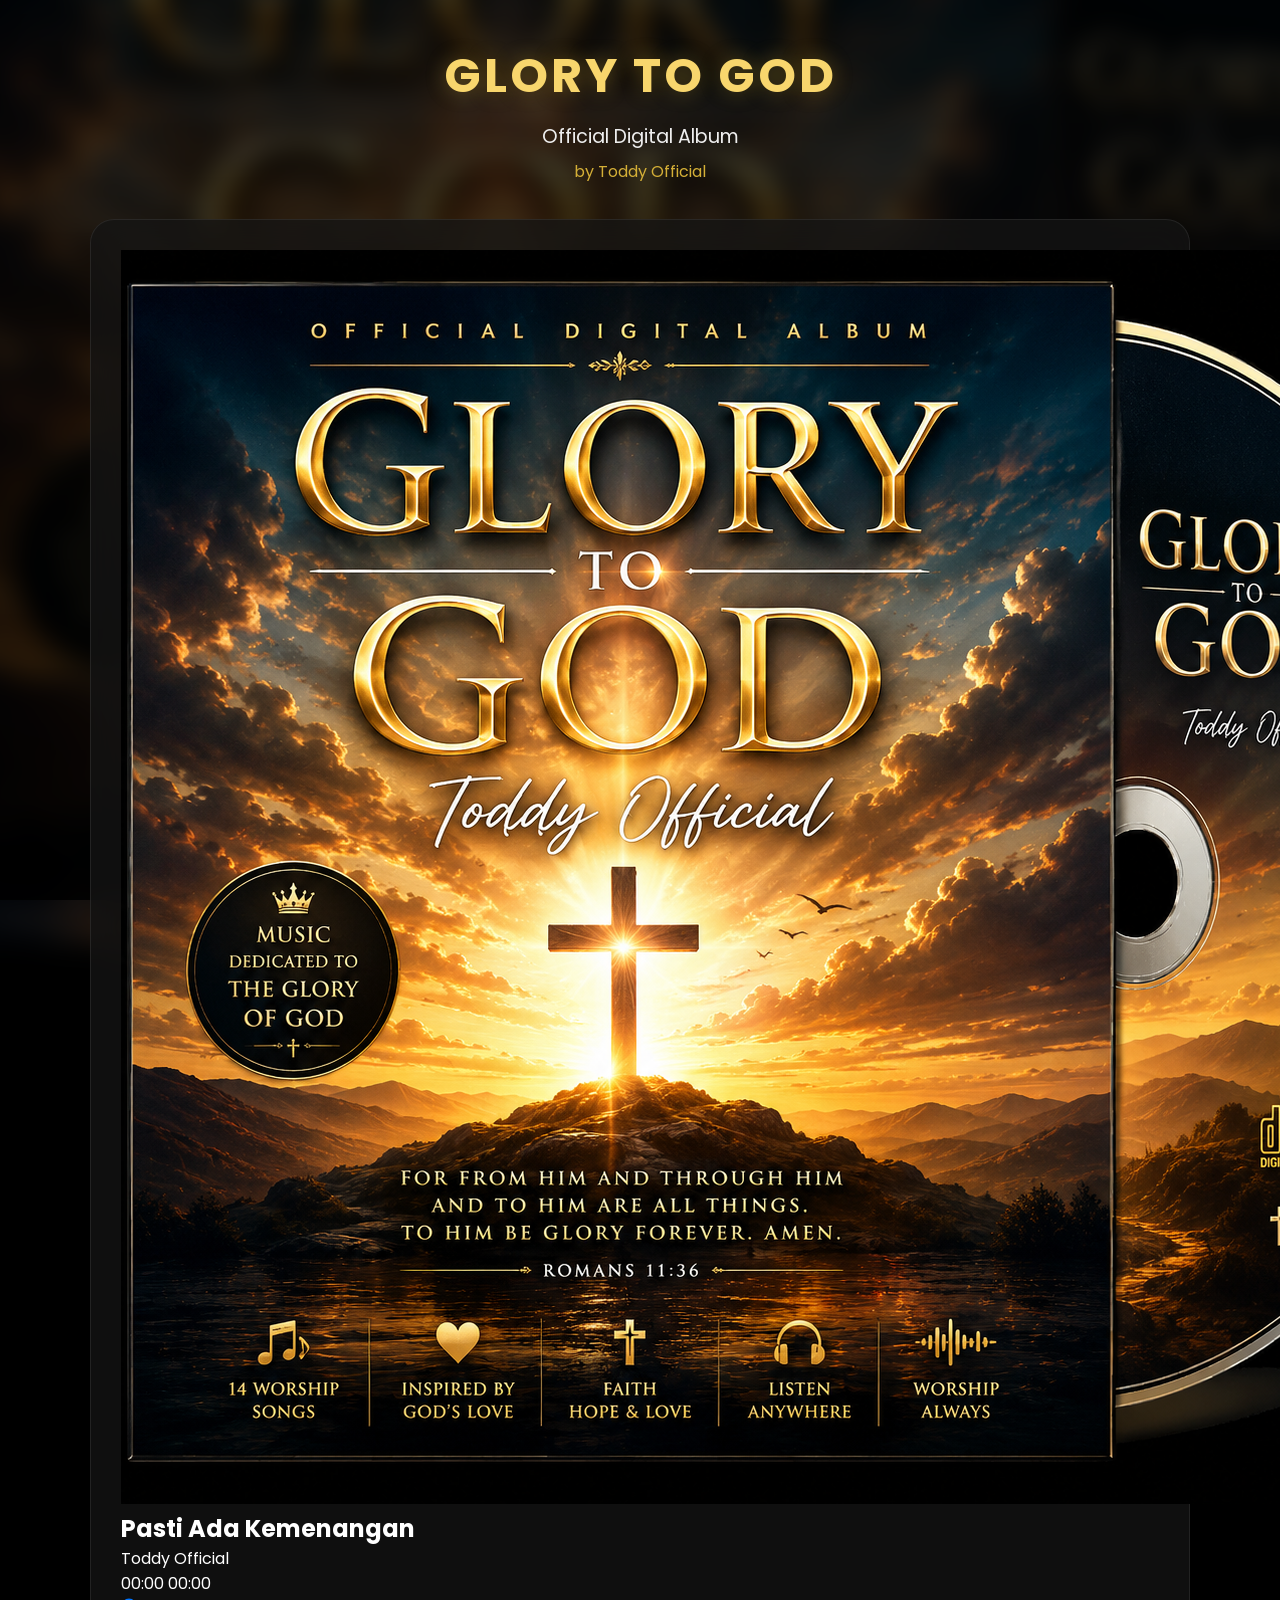
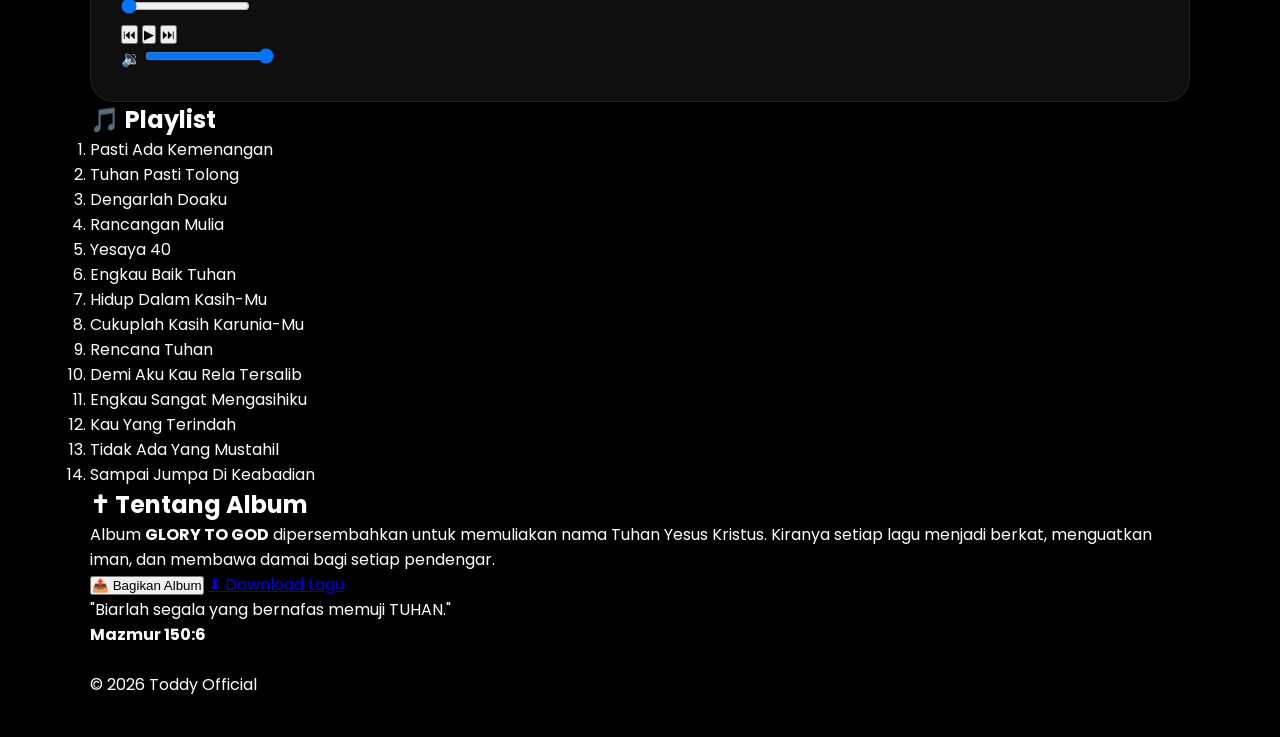
==== index.html @ cd7a0284 "Update index.html" ====
<!DOCTYPE html>
<html lang="id">

<head>

<meta charset="UTF-8">

<meta name="viewport" content="width=device-width, initial-scale=1.0">

<title>GLORY TO GOD | Toddy Official</title>

<link rel="stylesheet" href="style.css">

<link rel="preconnect" href="https://fonts.googleapis.com">

<link rel="preconnect" href="https://fonts.gstatic.com" crossorigin>

<link href="https://fonts.googleapis.com/css2?family=Poppins:wght@300;400;600;700&display=swap" rel="stylesheet">

</head>

<body>

<div class="background"></div>

<div class="overlay"></div>

<div class="container">

<header>

<h1>GLORY TO GOD</h1>

<p>Official Digital Album</p>

<span>by Toddy Official</span>

</header>

<div class="player-card">

<div class="cover-container">

<img id="cover"

src="Cover album.png"

alt="Album Cover"

class="cover">

</div>

<h2 id="songTitle">

Pasti Ada Kemenangan

</h2>

<p id="artist">

Toddy Official

</p>

<audio id="audio"></audio>

<div class="time">

<span id="currentTime">

00:00

</span>

<span id="duration">

00:00

</span>

</div>

<input

type="range"

id="progress"

value="0"

min="0"

max="100">

<div class="controls">

<button id="prevBtn">

⏮

</button>

<button id="playBtn">

▶

</button>

<button id="nextBtn">

⏭

</button>

</div>

<div class="volume">

<span>🔉</span>

<input

type="range"

id="volume"

min="0"

max="1"

step="0.01"

value="1">

</div>

</div>

<section class="playlist-card">

<h2>

🎵 Playlist

</h2>

<ol id="playlist">

<li>Pasti Ada Kemenangan</li>

<li>Tuhan Pasti Tolong</li>

<li>Dengarlah Doaku</li>

<li>Rancangan Mulia</li>

<li>Yesaya 40</li>

<li>Engkau Baik Tuhan</li>

<li>Hidup Dalam Kasih-Mu</li>

<li>Cukuplah Kasih Karunia-Mu</li>

<li>Rencana Tuhan</li>

<li>Demi Aku Kau Rela Tersalib</li>

<li>Engkau Sangat Mengasihiku</li>

<li>Kau Yang Terindah</li>

<li>Tidak Ada Yang Mustahil</li>

<li>Sampai Jumpa Di Keabadian</li>

</ol>

</section>
    <section class="album-info">

<h2>✝ Tentang Album</h2>

<p>

Album <strong>GLORY TO GOD</strong> dipersembahkan untuk

memuliakan nama Tuhan Yesus Kristus.

Kiranya setiap lagu menjadi berkat,

menguatkan iman,

dan membawa damai bagi setiap pendengar.

</p>

</section>

<section class="actions">

<button id="shareBtn">

📤 Bagikan Album

</button>

<a id="downloadBtn"

href="#"

download>

⬇ Download Lagu

</a>

</section>

<footer>

<p>

"Biarlah segala yang bernafas memuji TUHAN."

</p>

<strong>Mazmur 150:6</strong>

<br><br>

<p>

© 2026 Toddy Official

</p>

</footer>

</div>

<script src="script.js"></script>
    
</body>
</html>
---- style.css ----
:root{
    --gold:#d4af37;
    --gold2:#f8d66d;
    --dark:#0b0b0b;
    --card:rgba(20,20,20,.75);
    --white:#ffffff;
}

*{
    margin:0;
    padding:0;
    box-sizing:border-box;
}

html{
    scroll-behavior:smooth;
}

body{
    font-family:'Poppins',sans-serif;
    background:#000;
    color:#fff;
    overflow-x:hidden;
    min-height:100vh;
}

.background{
    position:fixed;
    inset:0;
    background:url("Cover album.png") center center/cover no-repeat;
    filter:blur(12px);
    transform:scale(1.1);
    z-index:-3;
}

.overlay{
    position:fixed;
    inset:0;
    background:linear-gradient(rgba(0,0,0,.72),rgba(0,0,0,.85));
    z-index:-2;
}

.container{
    width:min(1100px,92%);
    margin:auto;
    padding:40px 0;
}

header{
    text-align:center;
    margin-bottom:35px;
}

header h1{
    font-size:3rem;
    color:var(--gold2);
    letter-spacing:3px;
    margin-bottom:10px;
    text-shadow:0 0 20px rgba(212,175,55,.4);
}

header p{
    font-size:1.2rem;
    color:#eee;
}

header span{
    display:block;
    margin-top:8px;
    color:var(--gold);
}

.player-card{
    background:var(--card);
    border:1px solid rgba(255,255,255,.08);
    border-radius:24px;
    backdrop-filter:blur(18px);
    padding:30px;
    box-shadow:0 20px 45px rgba(0,0,0,.
    .time{
    display:flex;
    justify-content:space-between;
    font-size:.95rem;
    margin:18px 0 8px;
    color:#ddd;
}

#progress{
    width:100%;
    accent-color:var(--gold);
    cursor:pointer;
}

.controls{
    display:flex;
    justify-content:center;
    align-items:center;
    gap:18px;
    margin:28px 0;
}

.controls button{
    width:65px;
    height:65px;
    border:none;
    border-radius:50%;
    background:var(--gold);
    color:#111;
    font-size:24px;
    cursor:pointer;
    transition:.3s;
    box-shadow:0 8px 18px rgba(0,0,0,.35);
}

.controls button:hover{
    transform:scale(1.08);
    background:var(--gold2);
}

#playBtn{
    width:82px;
    height:82px;
    font-size:30px;
}

.volume{
    display:flex;
    align-items:center;
    gap:12px;
    margin-bottom:28px;
}

.volume span{
    font-size:24px;
}

.volume input{
    flex:1;
    accent-color:var(--gold);
}

.playlist{
    margin-top:25px;
}

.playlist h2{
    color:var(--gold2);
    margin-bottom:15px;
}

#playlist{
    list-style:none;
}

#playlist li{
    background:rgba(255,255,255,.05);
    padding:14px 18px;
    border-radius:12px;
    margin-bottom:10px;
    cursor:pointer;
    transition:.3s;
    border:1px solid rgba(255,255,255,.05);
}

#playlist li:hover{
    background:rgba(212,175,55,.18);
    transform:translateX(8px);
}

#playlist li.active{
    background:var(--gold);
    color:#111;
    font-weight:600;
}      
.actions{
    display:flex;
    justify-content:center;
    gap:15px;
    flex-wrap:wrap;
    margin:30px 0;
}

.actions button,
.actions a{
    text-decoration:none;
    border:none;
    background:var(--gold);
    color:#111;
    padding:12px 22px;
    border-radius:12px;
    font-weight:600;
    cursor:pointer;
    transition:.3s;
}

.actions button:hover,
.actions a:hover{
    background:var(--gold2);
    transform:translateY(-3px);
}

footer{
    margin-top:40px;
    text-align:center;
    color:#ddd;
    line-height:1.8;
    font-size:.95rem;
}

footer b{
    color:var(--gold2);
}

@media(max-width:768px){

    .container{
        width:95%;
        padding:20px 0;
    }

    header h1{
        font-size:2.2rem;
    }

    header p{
        font-size:1rem;
    }

    .player-card{
        padding:20px;
    }

    .cover{
        width:230px;
    }

    #songTitle{
        font-size:1.45rem;
    }

    .controls{
        gap:12px;
    }

    .controls button{
        width:58px;
        height:58px;
        font-size:20px;
    }

    #playBtn{
        width:72px;
        height:72px;
        font-size:28px;
    }

    .actions{
        flex-direction:column;
    }

    .actions button,
    .actions a{
        width:100%;
    }
}

@media(max-width:480px){

    header h1{
        font-size:1.8rem;
    }

    .cover{
        width:190px;
    }

    #songTitle{
        font-size:1.2rem;
    }

    .controls button{
        width:52px;
        height:52px;
        font-size:18px;
    }

    #playBtn{
        width:66px;
        height:66px;
    }
}
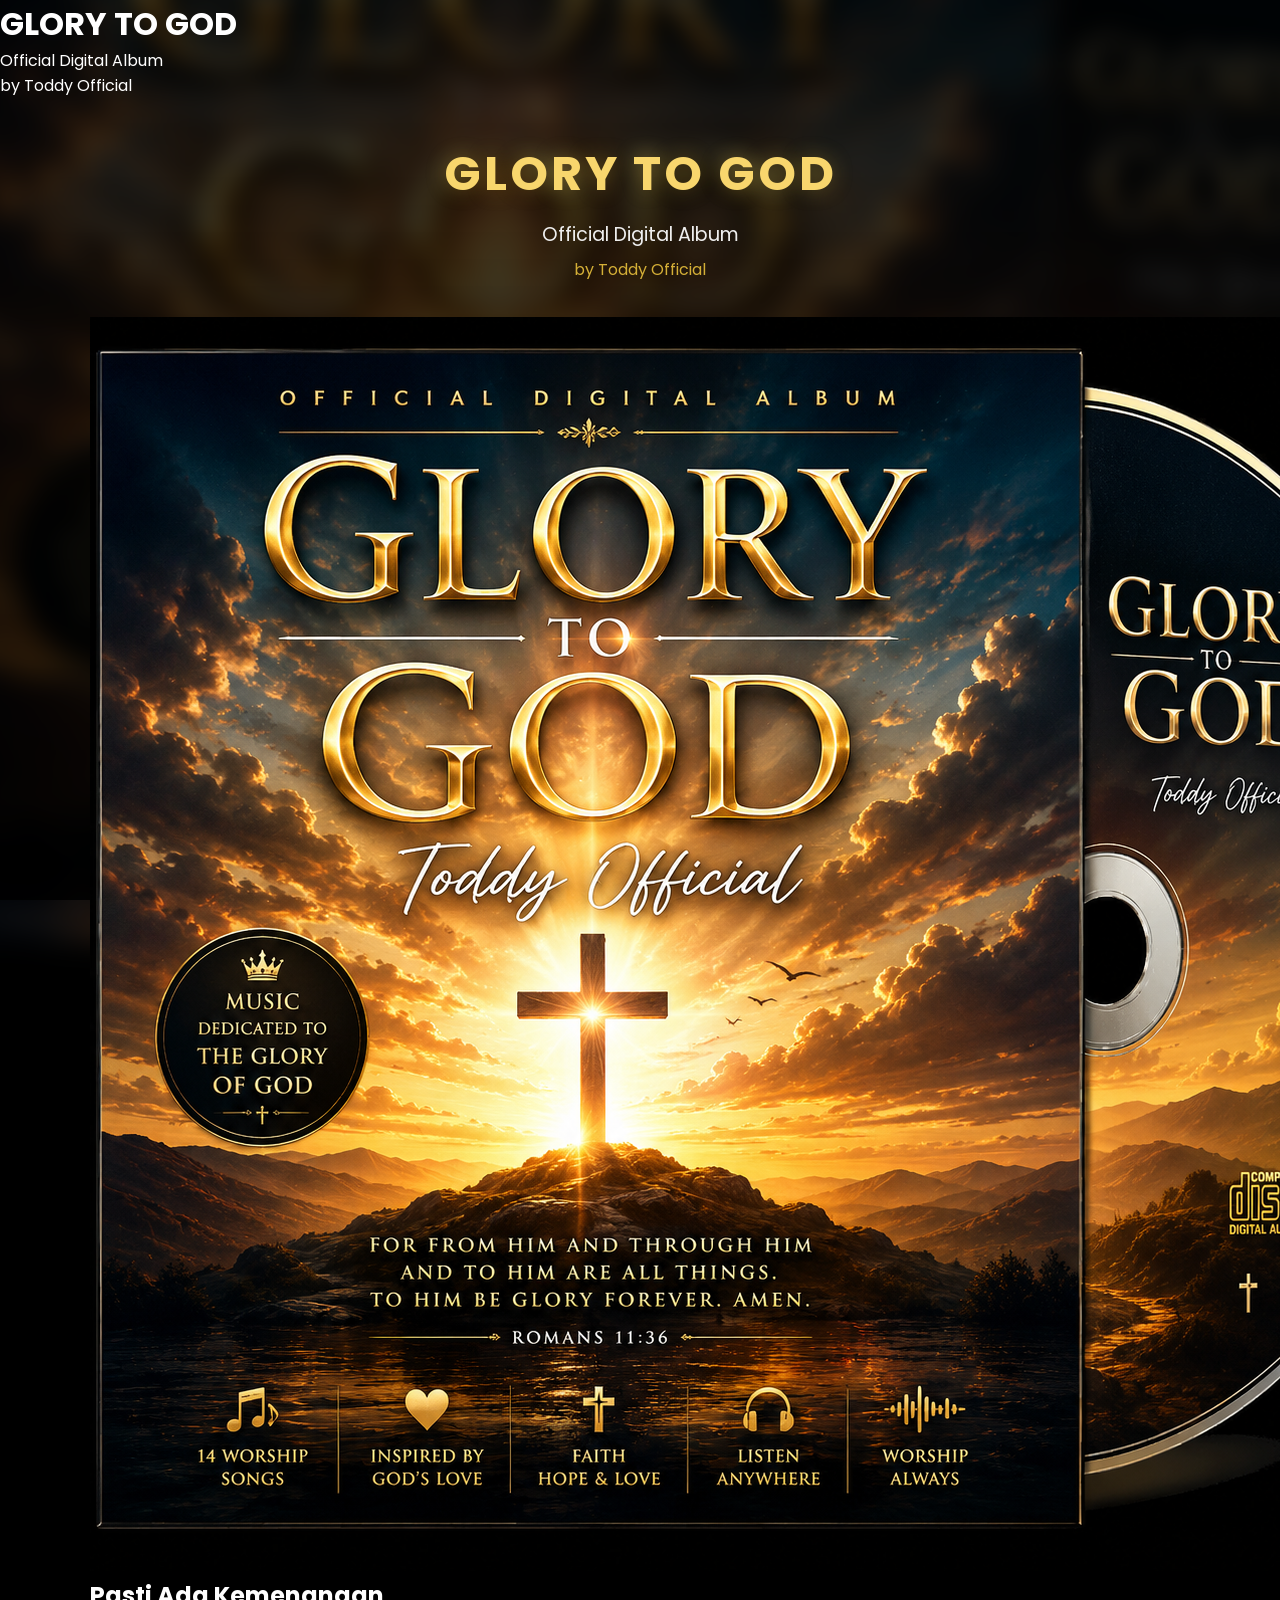
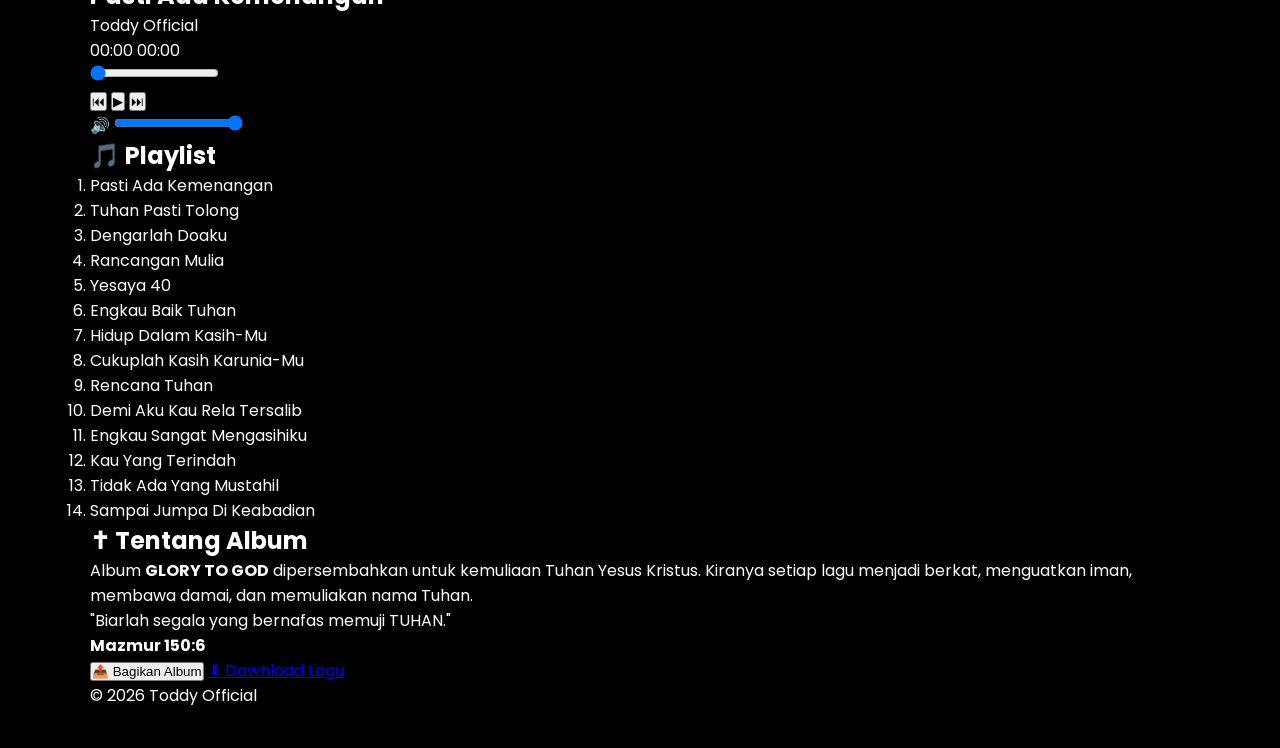
==== commit 75945c30: "Update index.html" ====
--- a/index.html
+++ b/index.html
@@ -4,7 +4,6 @@
 <head>
 
 <meta charset="UTF-8">
-
 <meta name="viewport" content="width=device-width, initial-scale=1.0">
 
 <title>GLORY TO GOD | Toddy Official</title>
@@ -15,16 +14,36 @@
 
 <link rel="preconnect" href="https://fonts.gstatic.com" crossorigin>
 
-<link href="https://fonts.googleapis.com/css2?family=Poppins:wght@300;400;600;700&display=swap" rel="stylesheet">
+<link href="https://fonts.googleapis.com/css2?family=Poppins:wght@300;400;500;600;700;800&display=swap" rel="stylesheet">
 
 </head>
 
 <body>
 
+<!-- Loading -->
+
+<div id="loading">
+
+<div class="loading-content">
+
+<h1>GLORY TO GOD</h1>
+
+<p>Official Digital Album</p>
+
+<span>by Toddy Official</span>
+
+</div>
+
+</div>
+
+<!-- Background -->
+
 <div class="background"></div>
 
 <div class="overlay"></div>
 
+<!-- Container -->
+
 <div class="container">
 
 <header>
@@ -37,19 +56,25 @@
 
 </header>
 
-<div class="player-card">
-
-<div class="cover-container">
-
-<img id="cover"
-
+<!-- PLAYER -->
+
+<section class="player">
+
+<div class="album-area">
+
+<div class="glow"></div>
+
+<div class="disc" id="disc"></div>
+
+<img
+id="cover"
+class="cover"
 src="Cover album.png"
-
-alt="Album Cover"
-
-class="cover">
-
-</div>
+alt="Album Cover">
+
+</div>
+
+<div class="player-info">
 
 <h2 id="songTitle">
 
@@ -67,77 +92,70 @@
 
 <div class="time">
 
-<span id="currentTime">
-
-00:00
-
-</span>
-
-<span id="duration">
-
-00:00
-
-</span>
+<span id="currentTime">00:00</span>
+
+<span id="duration">00:00</span>
 
 </div>
 
 <input
-
 type="range"
-
 id="progress"
-
-value="0"
-
+value="0">
+
+<div class="controls">
+
+<button id="prevBtn">
+
+⏮
+
+</button>
+
+<button id="playBtn">
+
+▶
+
+</button>
+
+<button id="nextBtn">
+
+⏭
+
+</button>
+
+</div>
+
+<div class="volume">
+
+🔊
+
+<input
+type="range"
+id="volume"
 min="0"
-
-max="100">
-
-<div class="controls">
-
-<button id="prevBtn">
-
-⏮
-
-</button>
-
-<button id="playBtn">
-
-▶
-
-</button>
-
-<button id="nextBtn">
-
-⏭
-
-</button>
-
-</div>
-
-<div class="volume">
-
-<span>🔉</span>
-
-<input
-
-type="range"
-
-id="volume"
-
-min="0"
-
 max="1"
-
 step="0.01"
-
 value="1">
 
 </div>
 
-</div>
-
-<section class="playlist-card">
+<div class="visualizer">
+
+<span></span>
+<span></span>
+<span></span>
+<span></span>
+<span></span>
+
+</div>
+
+</div>
+
+</section>
+
+<!-- Playlist -->
+
+<section class="playlist">
 
 <h2>
 
@@ -178,27 +196,50 @@
 </ol>
 
 </section>
-    <section class="album-info">
-
-<h2>✝ Tentang Album</h2>
+
+<!-- About -->
+
+<section class="about">
+
+<h2>
+
+✝ Tentang Album
+
+</h2>
 
 <p>
 
-Album <strong>GLORY TO GOD</strong> dipersembahkan untuk
-
-memuliakan nama Tuhan Yesus Kristus.
+Album <b>GLORY TO GOD</b>
+
+dipersembahkan untuk
+
+kemuliaan Tuhan Yesus Kristus.
 
 Kiranya setiap lagu menjadi berkat,
 
 menguatkan iman,
 
-dan membawa damai bagi setiap pendengar.
+membawa damai,
+
+dan memuliakan nama Tuhan.
 
 </p>
 
+<blockquote>
+
+"Biarlah segala yang bernafas memuji TUHAN."
+
+<br>
+
+<b>Mazmur 150:6</b>
+
+</blockquote>
+
 </section>
 
-<section class="actions">
+<!-- Action -->
+
+<div class="actions">
 
 <button id="shareBtn">
 
@@ -206,41 +247,25 @@
 
 </button>
 
-<a id="downloadBtn"
-
-href="#"
-
-download>
+<a
+id="downloadBtn">
 
 ⬇ Download Lagu
 
 </a>
 
-</section>
+</div>
 
 <footer>
 
-<p>
-
-"Biarlah segala yang bernafas memuji TUHAN."
-
-</p>
-
-<strong>Mazmur 150:6</strong>
-
-<br><br>
-
-<p>
-
 © 2026 Toddy Official
 
-</p>
-
 </footer>
 
 </div>
 
 <script src="script.js"></script>
-    
+
 </body>
+
 </html>
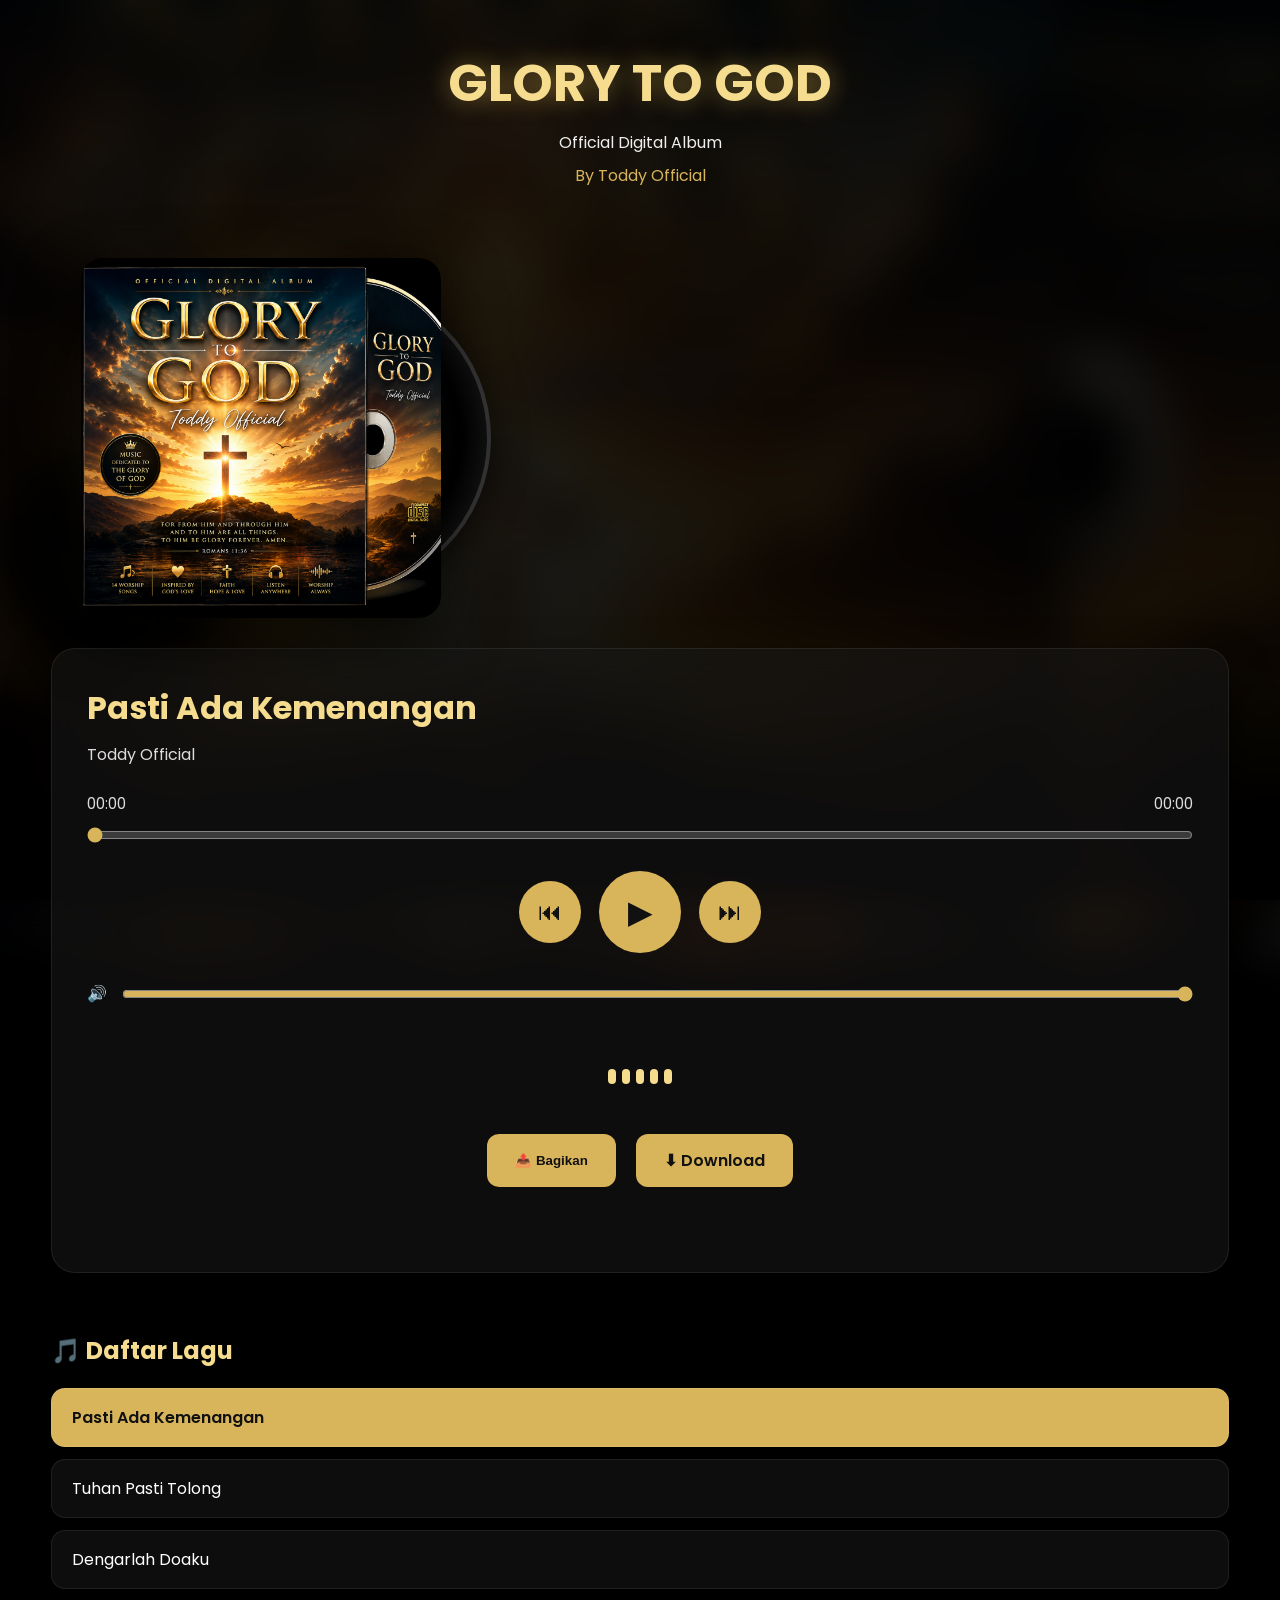
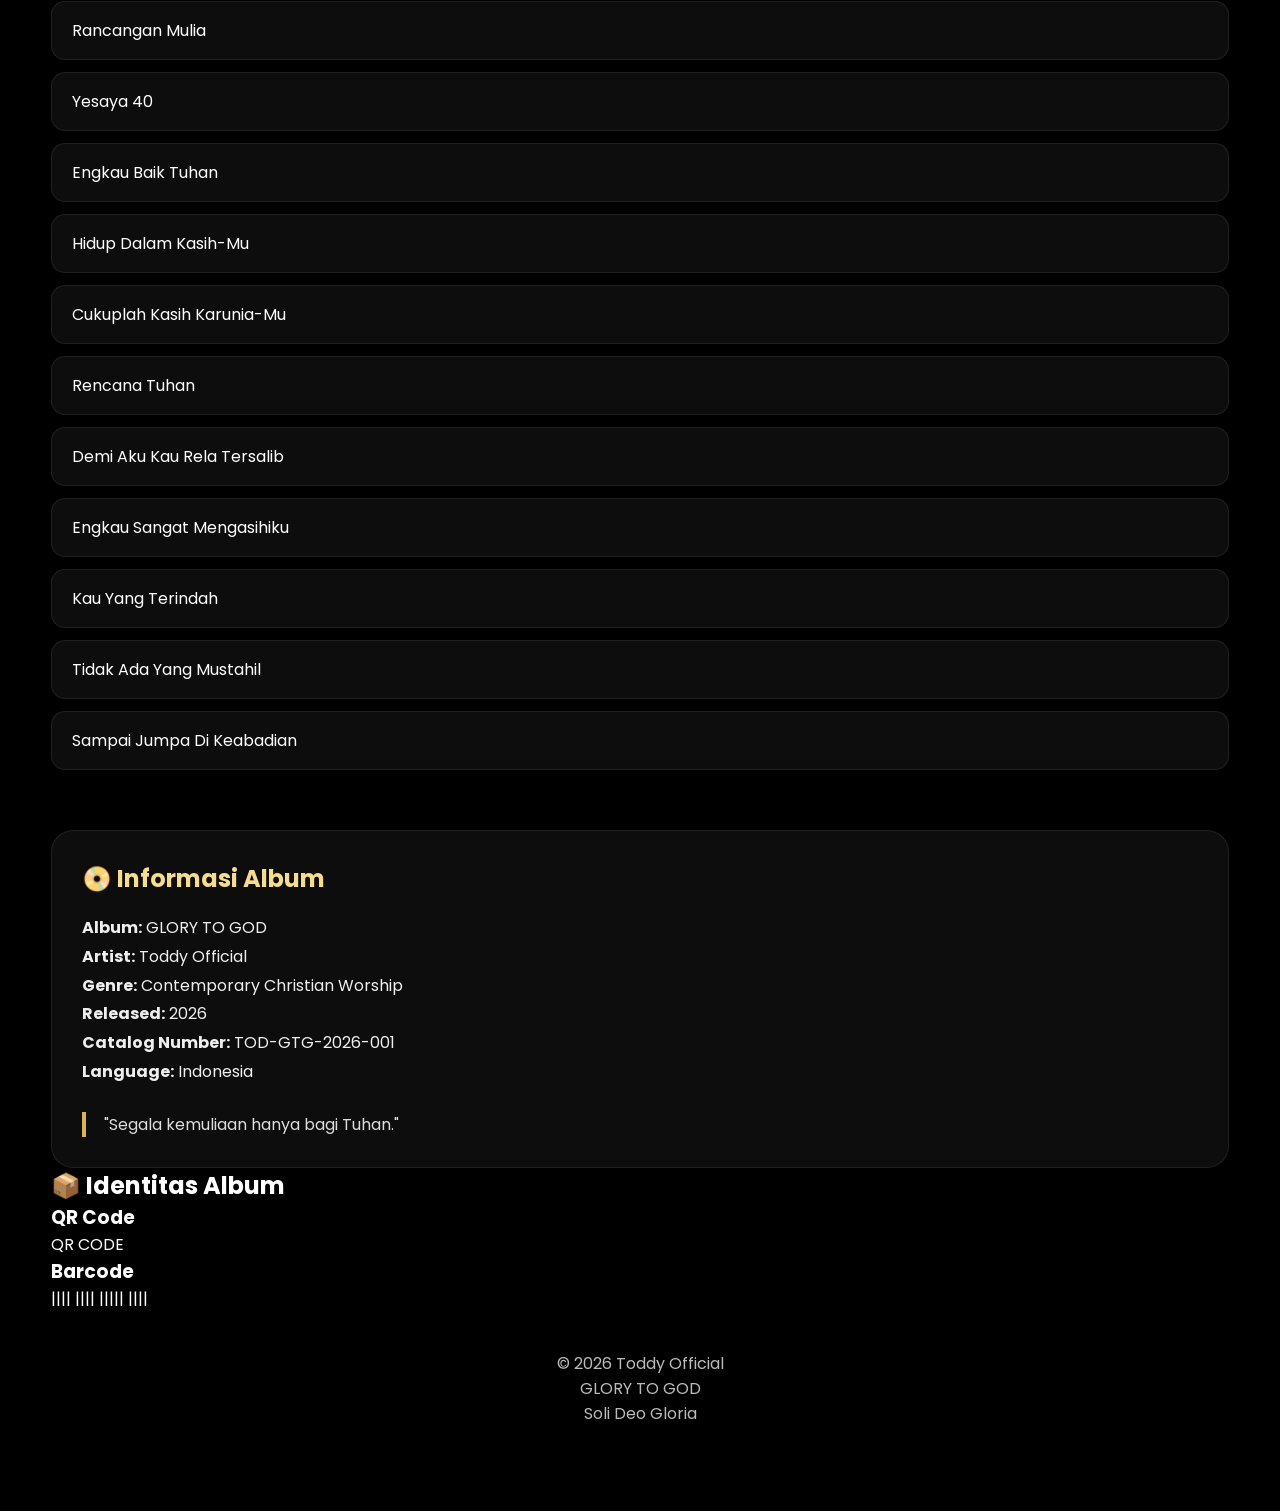
==== commit 4347fa9c: "Update index.html" ====
--- a/index.html
+++ b/index.html
@@ -2,69 +2,50 @@
 <html lang="id">
 
 <head>
-
 <meta charset="UTF-8">
 <meta name="viewport" content="width=device-width, initial-scale=1.0">
 
 <title>GLORY TO GOD | Toddy Official</title>
 
+<link rel="preconnect" href="https://fonts.googleapis.com">
+<link rel="preconnect" href="https://fonts.gstatic.com" crossorigin>
+
+<link href="https://fonts.googleapis.com/css2?family=Poppins:wght@300;400;600;700&display=swap" rel="stylesheet">
+
 <link rel="stylesheet" href="style.css">
-
-<link rel="preconnect" href="https://fonts.googleapis.com">
-
-<link rel="preconnect" href="https://fonts.gstatic.com" crossorigin>
-
-<link href="https://fonts.googleapis.com/css2?family=Poppins:wght@300;400;500;600;700;800&display=swap" rel="stylesheet">
-
 </head>
 
 <body>
 
-<!-- Loading -->
-
 <div id="loading">
-
-<div class="loading-content">
+    <div class="loading-content">
+        <h1>GLORY TO GOD</h1>
+        <p>Official Digital Album</p>
+    </div>
+</div>
+
+<div class="background"></div>
+<div class="overlay"></div>
+
+<div class="container">
+
+<header>
 
 <h1>GLORY TO GOD</h1>
 
 <p>Official Digital Album</p>
 
-<span>by Toddy Official</span>
-
-</div>
-
-</div>
-
-<!-- Background -->
-
-<div class="background"></div>
-
-<div class="overlay"></div>
-
-<!-- Container -->
-
-<div class="container">
-
-<header>
-
-<h1>GLORY TO GOD</h1>
-
-<p>Official Digital Album</p>
-
-<span>by Toddy Official</span>
+<span>By Toddy Official</span>
 
 </header>
 
-<!-- PLAYER -->
-
-<section class="player">
+<section class="hero">
 
 <div class="album-area">
 
 <div class="glow"></div>
 
-<div class="disc" id="disc"></div>
+<div id="disc" class="disc"></div>
 
 <img
 id="cover"
@@ -76,17 +57,9 @@
 
 <div class="player-info">
 
-<h2 id="songTitle">
-
-Pasti Ada Kemenangan
-
-</h2>
-
-<p id="artist">
-
-Toddy Official
-
-</p>
+<h2 id="songTitle">Pasti Ada Kemenangan</h2>
+
+<p id="artist">Toddy Official</p>
 
 <audio id="audio"></audio>
 
@@ -101,41 +74,30 @@
 <input
 type="range"
 id="progress"
+min="0"
+max="100"
 value="0">
 
 <div class="controls">
 
-<button id="prevBtn">
-
-⏮
-
-</button>
-
-<button id="playBtn">
-
-▶
-
-</button>
-
-<button id="nextBtn">
-
-⏭
-
-</button>
+<button id="prevBtn">⏮</button>
+
+<button id="playBtn">▶</button>
+
+<button id="nextBtn">⏭</button>
 
 </div>
 
 <div class="volume">
 
-🔊
+<span>🔊</span>
 
 <input
 type="range"
 id="volume"
 min="0"
-max="1"
-step="0.01"
-value="1">
+max="100"
+value="100">
 
 </div>
 
@@ -149,21 +111,23 @@
 
 </div>
 
-</div>
-
-</section>
-
-<!-- Playlist -->
+<div class="actions">
+
+<button id="shareBtn">📤 Bagikan</button>
+
+<a id="downloadBtn">⬇ Download</a>
+
+</div>
+
+</div>
+
+</section>
 
 <section class="playlist">
 
-<h2>
-
-🎵 Playlist
-
-</h2>
-
-<ol id="playlist">
+<h2>🎵 Daftar Lagu</h2>
+
+<ul id="playlist">
 
 <li>Pasti Ada Kemenangan</li>
 
@@ -193,72 +157,83 @@
 
 <li>Sampai Jumpa Di Keabadian</li>
 
-</ol>
-
-</section>
-
-<!-- About -->
+</ul>
+
+</section>
 
 <section class="about">
 
-<h2>
-
-✝ Tentang Album
-
-</h2>
+<h2>📀 Informasi Album</h2>
+
+<p><strong>Album:</strong> GLORY TO GOD</p>
+
+<p><strong>Artist:</strong> Toddy Official</p>
+
+<p><strong>Genre:</strong> Contemporary Christian Worship</p>
+
+<p><strong>Released:</strong> 2026</p>
+
+<p><strong>Catalog Number:</strong> TOD-GTG-2026-001</p>
+
+<p><strong>Language:</strong> Indonesia</p>
+
+<blockquote>
+
+"Segala kemuliaan hanya bagi Tuhan."
+
+</blockquote>
+
+</section>
+
+<section class="album-id">
+
+<h2>📦 Identitas Album</h2>
+
+<div class="id-grid">
+
+<div class="qr-box">
+
+<h3>QR Code</h3>
+
+<div id="qrcode">
+QR CODE
+</div>
+
+</div>
+
+<div class="barcode-box">
+
+<h3>Barcode</h3>
+
+<div id="barcode">
+|||| |||| ||||| ||||
+</div>
+
+</div>
+
+</div>
+
+</section>
+
+<footer>
 
 <p>
 
-Album <b>GLORY TO GOD</b>
-
-dipersembahkan untuk
-
-kemuliaan Tuhan Yesus Kristus.
-
-Kiranya setiap lagu menjadi berkat,
-
-menguatkan iman,
-
-membawa damai,
-
-dan memuliakan nama Tuhan.
+© 2026 Toddy Official
 
 </p>
 
-<blockquote>
-
-"Biarlah segala yang bernafas memuji TUHAN."
-
-<br>
-
-<b>Mazmur 150:6</b>
-
-</blockquote>
-
-</section>
-
-<!-- Action -->
-
-<div class="actions">
-
-<button id="shareBtn">
-
-📤 Bagikan Album
-
-</button>
-
-<a
-id="downloadBtn">
-
-⬇ Download Lagu
-
-</a>
-
-</div>
-
-<footer>
-
-© 2026 Toddy Official
+<p>
+
+GLORY TO GOD
+
+</p>
+
+<p>
+
+Soli Deo Gloria
+
+</p>
 
 </footer>
 
--- a/style.css
+++ b/style.css
@@ -1,8 +1,8 @@
 :root{
-    --gold:#d4af37;
-    --gold2:#f8d66d;
-    --dark:#0b0b0b;
-    --card:rgba(20,20,20,.75);
+    --gold:#d8b45b;
+    --gold2:#f6dc8f;
+    --dark:#080808;
+    --card:rgba(20,20,20,.72);
     --white:#ffffff;
 }
 
@@ -24,43 +24,85 @@
     min-height:100vh;
 }
 
+/* ==========================
+   BACKGROUND
+========================== */
+
 .background{
     position:fixed;
     inset:0;
     background:url("Cover album.png") center center/cover no-repeat;
-    filter:blur(12px);
-    transform:scale(1.1);
+    filter:blur(22px) brightness(.35);
+    transform:scale(1.12);
     z-index:-3;
 }
 
 .overlay{
     position:fixed;
     inset:0;
-    background:linear-gradient(rgba(0,0,0,.72),rgba(0,0,0,.85));
+    background:linear-gradient(
+        rgba(0,0,0,.55),
+        rgba(0,0,0,.82)
+    );
     z-index:-2;
 }
 
+/* ==========================
+   LOADING
+========================== */
+
+#loading{
+    position:fixed;
+    inset:0;
+    background:#000;
+    display:flex;
+    justify-content:center;
+    align-items:center;
+    z-index:9999;
+}
+
+.loading-content{
+    text-align:center;
+}
+
+.loading-content h1{
+    font-size:3rem;
+    color:var(--gold2);
+    letter-spacing:4px;
+}
+
+.loading-content p{
+    margin-top:15px;
+    color:#eee;
+}
+
+.loading-content span{
+    color:var(--gold);
+}
+
+/* ==========================
+   CONTAINER
+========================== */
+
 .container{
-    width:min(1100px,92%);
+    width:min(1200px,92%);
     margin:auto;
-    padding:40px 0;
+    padding:45px 0;
 }
 
 header{
     text-align:center;
-    margin-bottom:35px;
+    margin-bottom:40px;
 }
 
 header h1{
-    font-size:3rem;
+    font-size:3.2rem;
     color:var(--gold2);
-    letter-spacing:3px;
-    margin-bottom:10px;
-    text-shadow:0 0 20px rgba(212,175,55,.4);
+    text-shadow:0 0 25px rgba(255,210,90,.45);
 }
 
 header p{
-    font-size:1.2rem;
+    margin-top:8px;
     color:#eee;
 }
 
@@ -70,82 +112,283 @@
     color:var(--gold);
 }
 
-.player-card{
-    background:var(--card);
-    border:1px solid rgba(255,255,255,.08);
-    border-radius:24px;
-    backdrop-filter:blur(18px);
-    padding:30px;
-    box-shadow:0 20px 45px rgba(0,0,0,.
-    .time{
-    display:flex;
-    justify-content:space-between;
-    font-size:.95rem;
-    margin:18px 0 8px;
-    color:#ddd;
-}
-
-#progress{
-    width:100%;
-    accent-color:var(--gold);
-    cursor:pointer;
-}
-
-.controls{
+/* ==========================
+   PLAYER
+========================== */
+
+.player{
+    display:flex;
+    align-items:center;
+    justify-content:center;
+    gap:60px;
+    flex-wrap:wrap;
+    margin-top:35px;
+}
+
+.album-area{
+    position:relative;
+    width:420px;
+    height:420px;
     display:flex;
     justify-content:center;
     align-items:center;
+}
+
+.glow{
+    position:absolute;
+    width:360px;
+    height:360px;
+    border-radius:50%;
+    background:radial-gradient(
+        rgba(255,215,90,.65),
+        transparent 70%
+    );
+    filter:blur(30px);
+    animation:pulse 3s infinite;
+}
+
+.cover{
+    position:relative;
+    width:360px;
+    border-radius:22px;
+    z-index:5;
+    box-shadow:0 20px 60px rgba(0,0,0,.6);
+}
+/* ===========================================
+   DISC (CD)
+=========================================== */
+
+.disc{
+    position:absolute;
+    width:310px;
+    height:310px;
+    right:-20px;
+    border-radius:50%;
+    background:
+    radial-gradient(circle,#222 0%,#111 25%,#666 27%,#111 31%,#000 58%,#333 100%);
+    border:4px solid rgba(255,255,255,.15);
+    box-shadow:0 0 35px rgba(0,0,0,.55);
+    z-index:1;
+    transition:1s;
+}
+
+.disc::before{
+    content:"";
+    position:absolute;
+    width:42px;
+    height:42px;
+    background:#d9d9d9;
+    border-radius:50%;
+    left:50%;
+    top:50%;
+    transform:translate(-50%,-50%);
+}
+
+.disc.playing{
+    animation:spin 4s linear infinite;
+    right:-95px;
+}
+
+/* ===========================================
+   PLAYER CARD
+=========================================== */
+
+.player-info{
+
+    flex:1;
+    min-width:320px;
+
+    background:rgba(25,25,25,.55);
+
+    backdrop-filter:blur(18px);
+
+    border:1px solid rgba(255,255,255,.08);
+
+    border-radius:24px;
+
+    padding:35px;
+
+    box-shadow:0 18px 45px rgba(0,0,0,.45);
+
+}
+
+#songTitle{
+
+    font-size:2rem;
+
+    color:var(--gold2);
+
+    margin-bottom:10px;
+
+}
+
+#artist{
+
+    color:#ddd;
+
+    margin-bottom:25px;
+
+}
+
+/* ===========================================
+   TIME
+=========================================== */
+
+.time{
+
+    display:flex;
+
+    justify-content:space-between;
+
+    margin-bottom:10px;
+
+    color:#ddd;
+
+    font-size:.95rem;
+
+}
+
+#progress{
+
+    width:100%;
+
+    accent-color:var(--gold);
+
+    cursor:pointer;
+
+    margin-bottom:28px;
+
+}
+
+/* ===========================================
+   CONTROLS
+=========================================== */
+
+.controls{
+
+    display:flex;
+
+    justify-content:center;
+
+    align-items:center;
+
     gap:18px;
-    margin:28px 0;
+
+    margin-bottom:28px;
+
 }
 
 .controls button{
-    width:65px;
-    height:65px;
+
+    width:62px;
+
+    height:62px;
+
     border:none;
+
     border-radius:50%;
+
     background:var(--gold);
+
     color:#111;
+
     font-size:24px;
+
     cursor:pointer;
-    transition:.3s;
-    box-shadow:0 8px 18px rgba(0,0,0,.35);
+
+    transition:.35s;
+
 }
 
 .controls button:hover{
+
     transform:scale(1.08);
+
     background:var(--gold2);
+
 }
 
 #playBtn{
+
     width:82px;
+
     height:82px;
-    font-size:30px;
-}
+
+    font-size:32px;
+
+}
+
+/* ===========================================
+   VOLUME
+=========================================== */
 
 .volume{
-    display:flex;
+
+    display:flex;
+
     align-items:center;
-    gap:12px;
-    margin-bottom:28px;
-}
-
-.volume span{
-    font-size:24px;
+
+    gap:15px;
+
+    margin-top:20px;
+
 }
 
 .volume input{
+
     flex:1;
+
     accent-color:var(--gold);
-}
+
+}
+/* ===========================================
+   VISUALIZER
+=========================================== */
+
+.visualizer{
+    display:flex;
+    justify-content:center;
+    align-items:flex-end;
+    gap:6px;
+    height:50px;
+    margin-top:28px;
+}
+
+.visualizer span{
+    width:8px;
+    height:15px;
+    border-radius:20px;
+    background:var(--gold2);
+    animation:equalizer 1s infinite ease-in-out;
+}
+
+.visualizer span:nth-child(2){
+    animation-delay:.15s;
+}
+
+.visualizer span:nth-child(3){
+    animation-delay:.3s;
+}
+
+.visualizer span:nth-child(4){
+    animation-delay:.45s;
+}
+
+.visualizer span:nth-child(5){
+    animation-delay:.6s;
+}
+
+/* ===========================================
+   PLAYLIST
+=========================================== */
 
 .playlist{
-    margin-top:25px;
+    margin-top:60px;
 }
 
 .playlist h2{
     color:var(--gold2);
-    margin-bottom:15px;
+    margin-bottom:20px;
 }
 
 #playlist{
@@ -154,16 +397,16 @@
 
 #playlist li{
     background:rgba(255,255,255,.05);
-    padding:14px 18px;
-    border-radius:12px;
-    margin-bottom:10px;
+    border:1px solid rgba(255,255,255,.08);
+    padding:16px 20px;
+    margin-bottom:12px;
+    border-radius:14px;
     cursor:pointer;
-    transition:.3s;
-    border:1px solid rgba(255,255,255,.05);
+    transition:.35s;
 }
 
 #playlist li:hover{
-    background:rgba(212,175,55,.18);
+    background:rgba(212,175,55,.20);
     transform:translateX(8px);
 }
 
@@ -171,26 +414,61 @@
     background:var(--gold);
     color:#111;
     font-weight:600;
-}      
+}
+
+/* ===========================================
+   ABOUT
+=========================================== */
+
+.about{
+    margin-top:60px;
+    background:rgba(255,255,255,.05);
+    backdrop-filter:blur(14px);
+    padding:30px;
+    border-radius:22px;
+    border:1px solid rgba(255,255,255,.08);
+}
+
+.about h2{
+    color:var(--gold2);
+    margin-bottom:18px;
+}
+
+.about p{
+    line-height:1.8;
+    color:#eee;
+}
+
+.about blockquote{
+    margin-top:25px;
+    border-left:4px solid var(--gold);
+    padding-left:18px;
+    color:#ddd;
+}
+
+/* ===========================================
+   BUTTONS
+=========================================== */
+
 .actions{
     display:flex;
     justify-content:center;
-    gap:15px;
+    gap:20px;
     flex-wrap:wrap;
-    margin:30px 0;
+    margin:50px 0;
 }
 
 .actions button,
 .actions a{
-    text-decoration:none;
-    border:none;
     background:var(--gold);
     color:#111;
-    padding:12px 22px;
+    padding:14px 28px;
+    border:none;
     border-radius:12px;
+    text-decoration:none;
     font-weight:600;
+    transition:.35s;
     cursor:pointer;
-    transition:.3s;
 }
 
 .actions button:hover,
@@ -199,93 +477,169 @@
     transform:translateY(-3px);
 }
 
+/* ===========================================
+   FOOTER
+=========================================== */
+
 footer{
-    margin-top:40px;
     text-align:center;
-    color:#ddd;
-    line-height:1.8;
-    font-size:.95rem;
-}
-
-footer b{
-    color:var(--gold2);
-}
-
-@media(max-width:768px){
-
-    .container{
-        width:95%;
-        padding:20px 0;
-    }
-
-    header h1{
-        font-size:2.2rem;
-    }
-
-    header p{
-        font-size:1rem;
-    }
-
-    .player-card{
-        padding:20px;
-    }
-
-    .cover{
-        width:230px;
-    }
-
-    #songTitle{
-        font-size:1.45rem;
-    }
-
-    .controls{
-        gap:12px;
-    }
-
-    .controls button{
-        width:58px;
-        height:58px;
-        font-size:20px;
-    }
-
-    #playBtn{
-        width:72px;
-        height:72px;
-        font-size:28px;
-    }
-
-    .actions{
-        flex-direction:column;
-    }
-
-    .actions button,
-    .actions a{
-        width:100%;
-    }
+    color:#bbb;
+    padding:40px 0;
+}
+
+/* ===========================================
+   ANIMATIONS
+=========================================== */
+
+@keyframes spin{
+
+    from{
+        transform:rotate(0deg);
+    }
+
+    to{
+        transform:rotate(360deg);
+    }
+
+}
+
+@keyframes pulse{
+
+    0%{
+        transform:scale(.9);
+        opacity:.6;
+    }
+
+    50%{
+        transform:scale(1.08);
+        opacity:1;
+    }
+
+    100%{
+        transform:scale(.9);
+        opacity:.6;
+    }
+
+}
+
+@keyframes equalizer{
+
+    0%{
+        height:15px;
+    }
+
+    50%{
+        height:42px;
+    }
+
+    100%{
+        height:15px;
+    }
+
+}
+
+/* ===========================================
+   RESPONSIVE
+=========================================== */
+
+@media(max-width:900px){
+
+.player{
+
+flex-direction:column;
+
+}
+
+.album-area{
+
+width:340px;
+
+height:340px;
+
+}
+
+.cover{
+
+width:290px;
+
+}
+
+.disc{
+
+width:250px;
+
+height:250px;
+
+}
+
+.disc.playing{
+
+right:-70px;
+
+}
+
+.player-info{
+
+width:100%;
+
+}
+
 }
 
 @media(max-width:480px){
 
-    header h1{
-        font-size:1.8rem;
-    }
-
-    .cover{
-        width:190px;
-    }
-
-    #songTitle{
-        font-size:1.2rem;
-    }
-
-    .controls button{
-        width:52px;
-        height:52px;
-        font-size:18px;
-    }
-
-    #playBtn{
-        width:66px;
-        height:66px;
-    }
-}
+header h1{
+
+font-size:2.3rem;
+
+}
+
+.cover{
+
+width:230px;
+
+}
+
+.album-area{
+
+width:260px;
+
+height:260px;
+
+}
+
+.disc{
+
+width:190px;
+
+height:190px;
+
+}
+
+.disc.playing{
+
+right:-55px;
+
+}
+
+#playBtn{
+
+width:72px;
+
+height:72px;
+
+font-size:28px;
+
+}
+
+.controls button{
+
+width:56px;
+
+height:56px;
+
+font-size:20px;
+
+}
+
+}
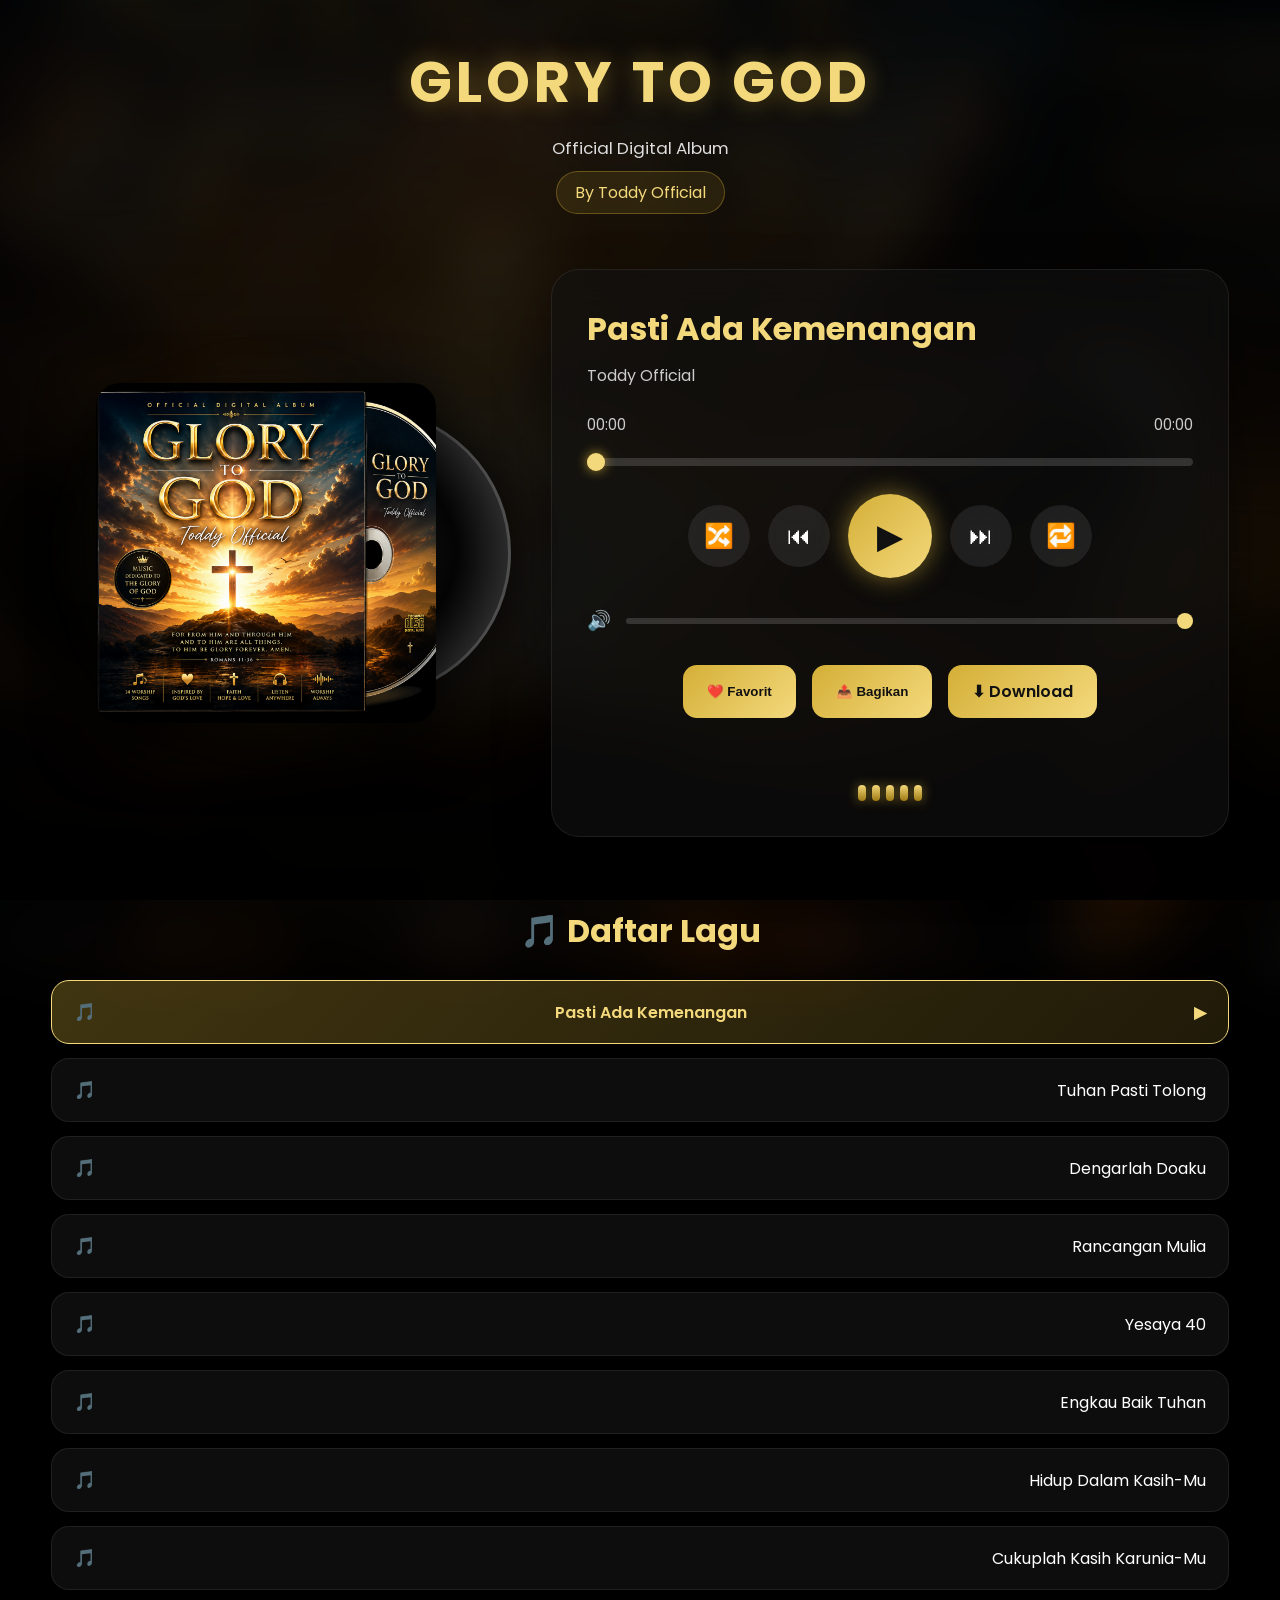
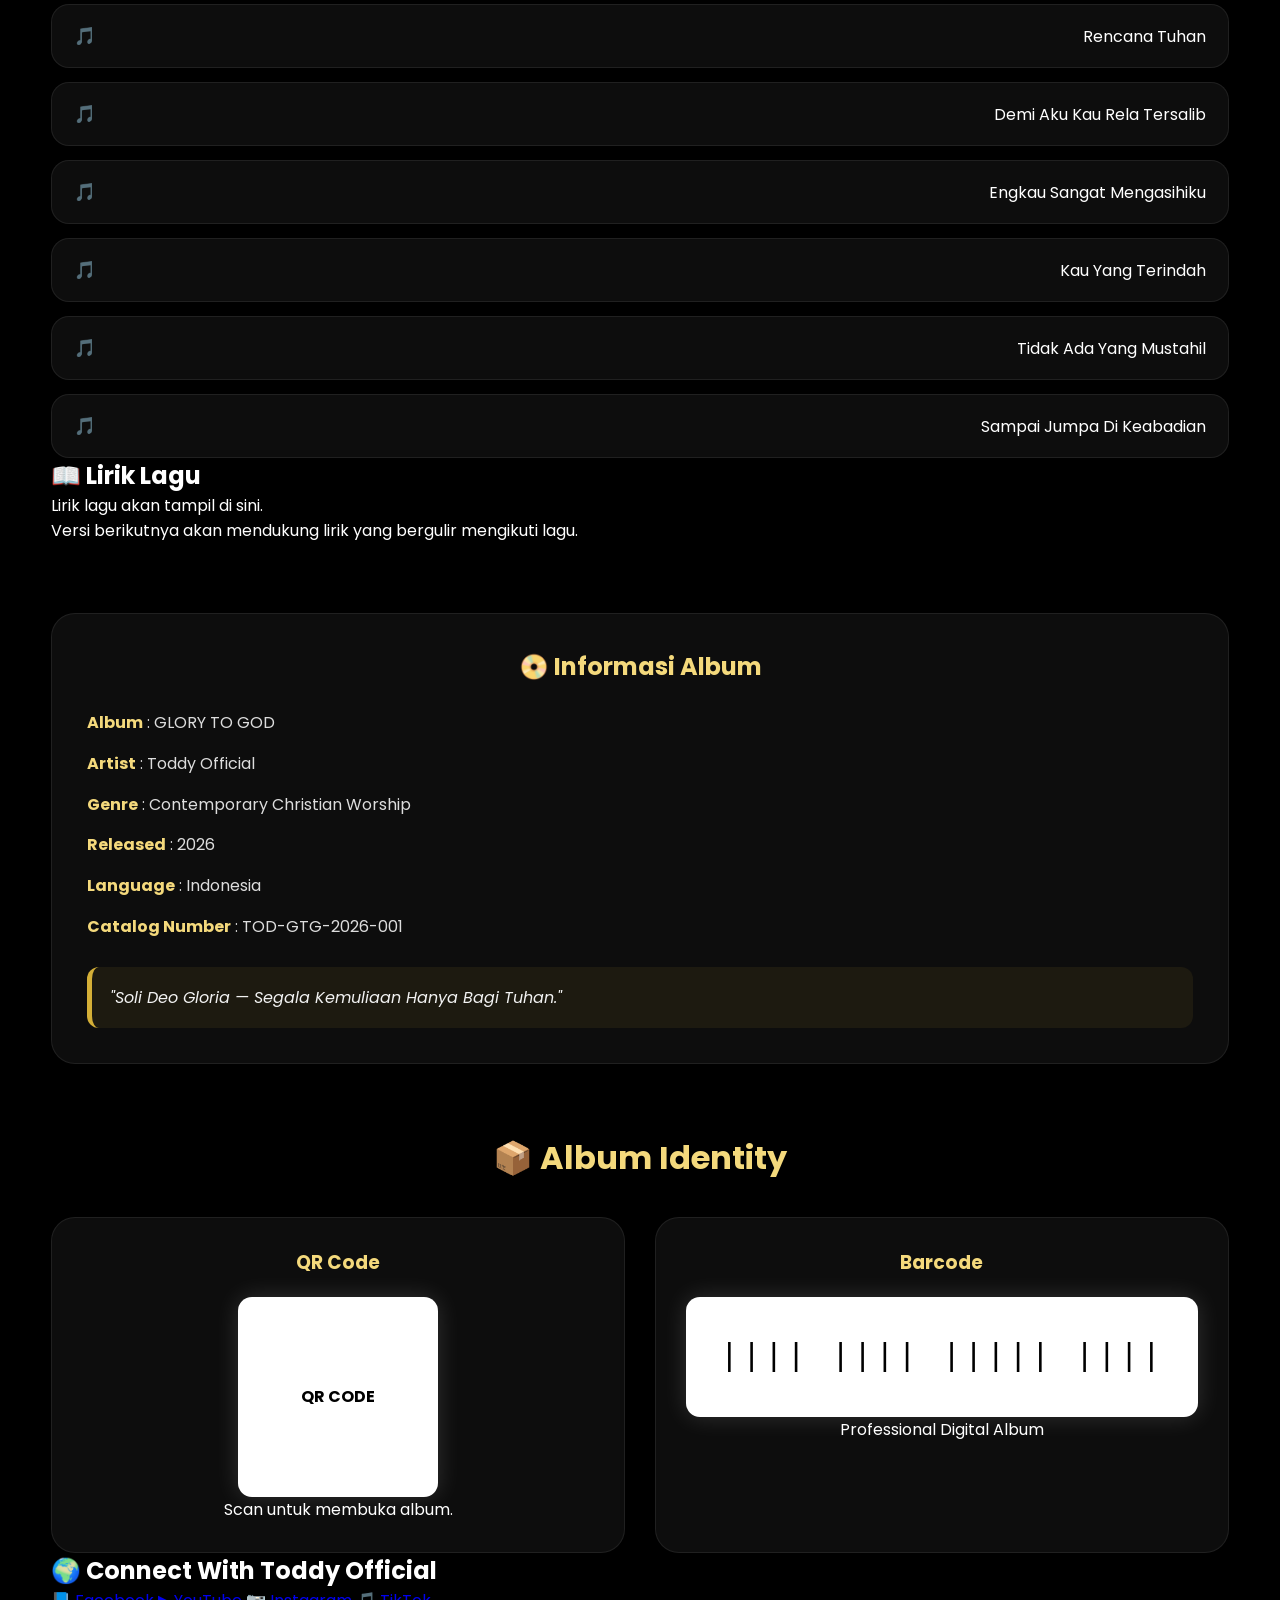
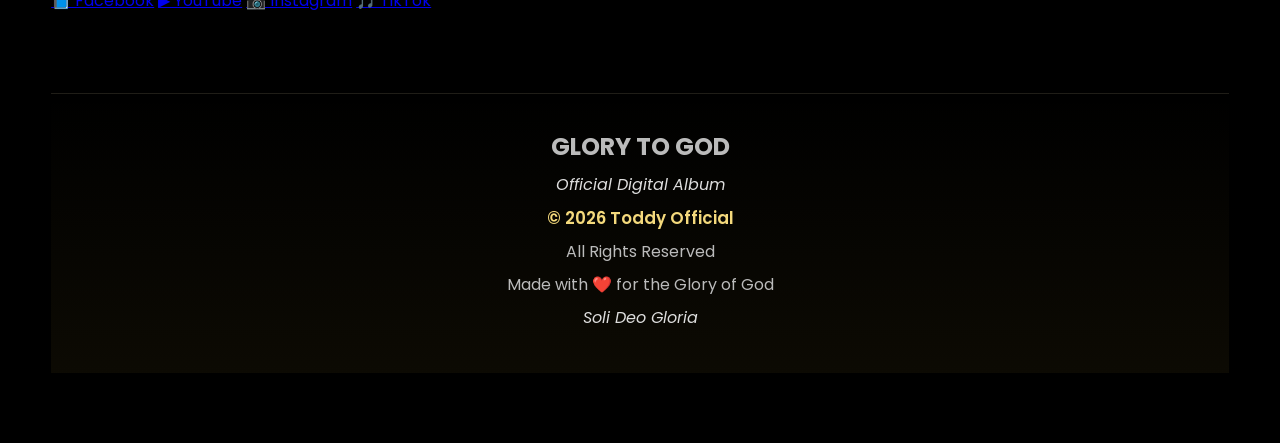
==== commit f70f4e34: "Update index.html" ====
--- a/index.html
+++ b/index.html
@@ -2,29 +2,45 @@
 <html lang="id">
 
 <head>
+
 <meta charset="UTF-8">
+
 <meta name="viewport" content="width=device-width, initial-scale=1.0">
 
+<meta name="description" content="GLORY TO GOD - Official Digital Album by Toddy Official">
+
+<meta name="theme-color" content="#D4AF37">
+
 <title>GLORY TO GOD | Toddy Official</title>
 
 <link rel="preconnect" href="https://fonts.googleapis.com">
+
 <link rel="preconnect" href="https://fonts.gstatic.com" crossorigin>
 
-<link href="https://fonts.googleapis.com/css2?family=Poppins:wght@300;400;600;700&display=swap" rel="stylesheet">
+<link href="https://fonts.googleapis.com/css2?family=Poppins:wght@300;400;500;600;700&display=swap" rel="stylesheet">
 
 <link rel="stylesheet" href="style.css">
+
 </head>
 
 <body>
 
 <div id="loading">
-    <div class="loading-content">
-        <h1>GLORY TO GOD</h1>
-        <p>Official Digital Album</p>
-    </div>
+
+<div class="loading-content">
+
+<h1>GLORY TO GOD</h1>
+
+<p>Official Digital Album</p>
+
+<span>Loading...</span>
+
+</div>
+
 </div>
 
 <div class="background"></div>
+
 <div class="overlay"></div>
 
 <div class="container">
@@ -51,7 +67,7 @@
 id="cover"
 class="cover"
 src="Cover album.png"
-alt="Album Cover">
+alt="GLORY TO GOD Album Cover">
 
 </div>
 
@@ -80,11 +96,15 @@
 
 <div class="controls">
 
-<button id="prevBtn">⏮</button>
-
-<button id="playBtn">▶</button>
-
-<button id="nextBtn">⏭</button>
+<button id="shuffleBtn" title="Shuffle">🔀</button>
+
+<button id="prevBtn" title="Previous">⏮</button>
+
+<button id="playBtn" title="Play">▶</button>
+
+<button id="nextBtn" title="Next">⏭</button>
+
+<button id="repeatBtn" title="Repeat">🔁</button>
 
 </div>
 
@@ -101,6 +121,16 @@
 
 </div>
 
+<div class="actions">
+
+<button id="favoriteBtn">❤️ Favorit</button>
+
+<button id="shareBtn">📤 Bagikan</button>
+
+<a id="downloadBtn">⬇ Download</a>
+
+</div>
+
 <div class="visualizer">
 
 <span></span>
@@ -111,18 +141,9 @@
 
 </div>
 
-<div class="actions">
-
-<button id="shareBtn">📤 Bagikan</button>
-
-<a id="downloadBtn">⬇ Download</a>
-
-</div>
-
-</div>
-
-</section>
-
+</div>
+
+</section>
 <section class="playlist">
 
 <h2>🎵 Daftar Lagu</h2>
@@ -161,25 +182,47 @@
 
 </section>
 
+<section class="lyrics">
+
+<h2>📖 Lirik Lagu</h2>
+
+<div id="lyricsBox">
+
+<p>
+
+Lirik lagu akan tampil di sini.
+
+</p>
+
+<p>
+
+Versi berikutnya akan mendukung lirik yang bergulir mengikuti lagu.
+
+</p>
+
+</div>
+
+</section>
+
 <section class="about">
 
 <h2>📀 Informasi Album</h2>
 
-<p><strong>Album:</strong> GLORY TO GOD</p>
-
-<p><strong>Artist:</strong> Toddy Official</p>
-
-<p><strong>Genre:</strong> Contemporary Christian Worship</p>
-
-<p><strong>Released:</strong> 2026</p>
-
-<p><strong>Catalog Number:</strong> TOD-GTG-2026-001</p>
-
-<p><strong>Language:</strong> Indonesia</p>
+<p><strong>Album</strong> : GLORY TO GOD</p>
+
+<p><strong>Artist</strong> : Toddy Official</p>
+
+<p><strong>Genre</strong> : Contemporary Christian Worship</p>
+
+<p><strong>Released</strong> : 2026</p>
+
+<p><strong>Language</strong> : Indonesia</p>
+
+<p><strong>Catalog Number</strong> : TOD-GTG-2026-001</p>
 
 <blockquote>
 
-"Segala kemuliaan hanya bagi Tuhan."
+"Soli Deo Gloria — Segala Kemuliaan Hanya Bagi Tuhan."
 
 </blockquote>
 
@@ -187,7 +230,7 @@
 
 <section class="album-id">
 
-<h2>📦 Identitas Album</h2>
+<h2>📦 Album Identity</h2>
 
 <div class="id-grid">
 
@@ -196,8 +239,16 @@
 <h3>QR Code</h3>
 
 <div id="qrcode">
+
 QR CODE
-</div>
+
+</div>
+
+<p>
+
+Scan untuk membuka album.
+
+</p>
 
 </div>
 
@@ -206,10 +257,35 @@
 <h3>Barcode</h3>
 
 <div id="barcode">
+
 |||| |||| ||||| ||||
-</div>
-
-</div>
+
+</div>
+
+<p>
+
+Professional Digital Album
+
+</p>
+
+</div>
+
+</div>
+
+</section>
+<section class="connect">
+
+<h2>🌍 Connect With Toddy Official</h2>
+
+<div class="social-links">
+
+<a href="#" target="_blank">📘 Facebook</a>
+
+<a href="#" target="_blank">▶ YouTube</a>
+
+<a href="#" target="_blank">📷 Instagram</a>
+
+<a href="#" target="_blank">🎵 TikTok</a>
 
 </div>
 
@@ -217,6 +293,16 @@
 
 <footer>
 
+<div class="footer-logo">
+
+<h2>GLORY TO GOD</h2>
+
+<p>Official Digital Album</p>
+
+</div>
+
+<div class="footer-info">
+
 <p>
 
 © 2026 Toddy Official
@@ -225,7 +311,13 @@
 
 <p>
 
-GLORY TO GOD
+All Rights Reserved
+
+</p>
+
+<p>
+
+Made with ❤️ for the Glory of God
 
 </p>
 
@@ -235,6 +327,8 @@
 
 </p>
 
+</div>
+
 </footer>
 
 </div>
--- a/style.css
+++ b/style.css
@@ -1,550 +1,1320 @@
+/* ==========================================================
+   GLORY TO GOD v3.1
+   Professional Edition
+   Part 1
+========================================================== */
+
 :root{
-    --gold:#d8b45b;
-    --gold2:#f6dc8f;
-    --dark:#080808;
-    --card:rgba(20,20,20,.72);
-    --white:#ffffff;
+
+--gold:#D4AF37;
+--gold-light:#F4D97C;
+--gold-dark:#9F7A12;
+
+--white:#FFFFFF;
+--text:#EEEEEE;
+
+--bg:#070707;
+--card:rgba(22,22,22,.65);
+
+--radius:22px;
+
 }
 
 *{
-    margin:0;
-    padding:0;
-    box-sizing:border-box;
+margin:0;
+padding:0;
+box-sizing:border-box;
 }
 
 html{
-    scroll-behavior:smooth;
+scroll-behavior:smooth;
 }
 
 body{
-    font-family:'Poppins',sans-serif;
-    background:#000;
-    color:#fff;
-    overflow-x:hidden;
-    min-height:100vh;
-}
-
-/* ==========================
-   BACKGROUND
-========================== */
+
+font-family:'Poppins',sans-serif;
+
+background:#000;
+
+color:var(--white);
+
+overflow-x:hidden;
+
+min-height:100vh;
+
+}
+
+/* ==========================================================
+BACKGROUND
+========================================================== */
 
 .background{
-    position:fixed;
-    inset:0;
-    background:url("Cover album.png") center center/cover no-repeat;
-    filter:blur(22px) brightness(.35);
-    transform:scale(1.12);
-    z-index:-3;
+
+position:fixed;
+
+inset:0;
+
+background:url("Cover album.png")
+center center/cover no-repeat;
+
+filter:blur(25px)
+brightness(.28);
+
+transform:scale(1.15);
+
+z-index:-3;
+
 }
 
 .overlay{
-    position:fixed;
-    inset:0;
-    background:linear-gradient(
-        rgba(0,0,0,.55),
-        rgba(0,0,0,.82)
-    );
-    z-index:-2;
-}
-
-/* ==========================
-   LOADING
-========================== */
+
+position:fixed;
+
+inset:0;
+
+background:
+
+linear-gradient(
+
+rgba(0,0,0,.35),
+
+rgba(0,0,0,.88)
+
+);
+
+z-index:-2;
+
+}
+
+/* ==========================================================
+LOADING
+========================================================== */
 
 #loading{
-    position:fixed;
-    inset:0;
-    background:#000;
-    display:flex;
-    justify-content:center;
-    align-items:center;
-    z-index:9999;
+
+position:fixed;
+
+inset:0;
+
+display:flex;
+
+justify-content:center;
+
+align-items:center;
+
+background:#000;
+
+z-index:99999;
+
 }
 
 .loading-content{
-    text-align:center;
+
+text-align:center;
+
 }
 
 .loading-content h1{
-    font-size:3rem;
-    color:var(--gold2);
-    letter-spacing:4px;
+
+font-size:4rem;
+
+letter-spacing:6px;
+
+color:var(--gold-light);
+
+text-shadow:
+
+0 0 20px rgba(212,175,55,.6);
+
 }
 
 .loading-content p{
-    margin-top:15px;
-    color:#eee;
-}
-
-.loading-content span{
-    color:var(--gold);
-}
-
-/* ==========================
-   CONTAINER
-========================== */
+
+margin-top:18px;
+
+font-size:1.1rem;
+
+color:#ddd;
+
+}
+
+/* ==========================================================
+CONTAINER
+========================================================== */
 
 .container{
-    width:min(1200px,92%);
-    margin:auto;
-    padding:45px 0;
-}
+
+width:min(1250px,92%);
+
+margin:auto;
+
+padding:40px 0 70px;
+
+}
+
+/* ==========================================================
+HEADER
+========================================================== */
 
 header{
-    text-align:center;
-    margin-bottom:40px;
+
+text-align:center;
+
+margin-bottom:55px;
+
 }
 
 header h1{
-    font-size:3.2rem;
-    color:var(--gold2);
-    text-shadow:0 0 25px rgba(255,210,90,.45);
+
+font-size:3.5rem;
+
+font-weight:700;
+
+color:var(--gold-light);
+
+letter-spacing:4px;
+
+text-shadow:
+
+0 0 25px rgba(212,175,55,.45);
+
 }
 
 header p{
-    margin-top:8px;
-    color:#eee;
+
+margin-top:10px;
+
+font-size:1.05rem;
+
+color:#ddd;
+
 }
 
 header span{
-    display:block;
-    margin-top:8px;
-    color:var(--gold);
-}
-
-/* ==========================
-   PLAYER
-========================== */
-
-.player{
-    display:flex;
-    align-items:center;
-    justify-content:center;
-    gap:60px;
-    flex-wrap:wrap;
-    margin-top:35px;
-}
+
+display:inline-block;
+
+margin-top:10px;
+
+padding:8px 18px;
+
+border-radius:30px;
+
+background:rgba(212,175,55,.12);
+
+border:1px solid rgba(212,175,55,.35);
+
+color:var(--gold-light);
+
+}
+
+/* ==========================================================
+HERO
+========================================================== */
+
+.hero{
+
+display:flex;
+
+justify-content:center;
+
+align-items:center;
+
+gap:70px;
+
+flex-wrap:wrap;
+
+}
+
+/* ==========================================================
+ALBUM AREA
+========================================================== */
 
 .album-area{
-    position:relative;
-    width:420px;
-    height:420px;
-    display:flex;
-    justify-content:center;
-    align-items:center;
+
+position:relative;
+
+width:430px;
+
+height:430px;
+
+display:flex;
+
+justify-content:center;
+
+align-items:center;
+
 }
 
 .glow{
-    position:absolute;
-    width:360px;
-    height:360px;
-    border-radius:50%;
-    background:radial-gradient(
-        rgba(255,215,90,.65),
-        transparent 70%
-    );
-    filter:blur(30px);
-    animation:pulse 3s infinite;
+
+position:absolute;
+
+width:340px;
+
+height:340px;
+
+border-radius:50%;
+
+background:
+
+radial-gradient(
+
+rgba(212,175,55,.45),
+
+transparent 70%
+
+);
+
+filter:blur(35px);
+
+animation:pulse 3s infinite;
+
 }
 
 .cover{
-    position:relative;
-    width:360px;
-    border-radius:22px;
-    z-index:5;
-    box-shadow:0 20px 60px rgba(0,0,0,.6);
-}
-/* ===========================================
-   DISC (CD)
-=========================================== */
+
+position:relative;
+
+width:340px;
+
+border-radius:24px;
+
+box-shadow:
+
+0 20px 60px rgba(0,0,0,.65);
+
+z-index:5;
+
+transition:.5s;
+
+}
+
+.cover:hover{
+
+transform:scale(1.03);
+
+}
+
+/* ==========================================================
+PLAYER CARD
+========================================================== */
+
+.player-info{
+
+flex:1;
+
+min-width:330px;
+
+background:rgba(18,18,18,.58);
+
+backdrop-filter:blur(18px);
+
+border:1px solid rgba(255,255,255,.08);
+
+border-radius:28px;
+
+padding:35px;
+
+box-shadow:
+
+0 25px 55px rgba(0,0,0,.45);
+
+}
+
+#songTitle{
+
+font-size:2rem;
+
+color:var(--gold-light);
+
+margin-bottom:10px;
+
+}
+
+#artist{
+
+color:#ccc;
+
+margin-bottom:25px;
+
+}
+/* ==========================================================
+   DISC (3D CD)
+========================================================== */
 
 .disc{
-    position:absolute;
-    width:310px;
-    height:310px;
-    right:-20px;
-    border-radius:50%;
-    background:
-    radial-gradient(circle,#222 0%,#111 25%,#666 27%,#111 31%,#000 58%,#333 100%);
-    border:4px solid rgba(255,255,255,.15);
-    box-shadow:0 0 35px rgba(0,0,0,.55);
-    z-index:1;
-    transition:1s;
+
+position:absolute;
+
+right:-30px;
+
+width:290px;
+
+height:290px;
+
+border-radius:50%;
+
+background:
+radial-gradient(circle at center,
+#d9d9d9 0%,
+#9c9c9c 8%,
+#1b1b1b 15%,
+#050505 45%,
+#2a2a2a 70%,
+#050505 100%);
+
+border:3px solid rgba(255,255,255,.18);
+
+box-shadow:
+0 0 40px rgba(0,0,0,.65);
+
+transition:1s;
+
+z-index:2;
+
 }
 
 .disc::before{
-    content:"";
-    position:absolute;
-    width:42px;
-    height:42px;
-    background:#d9d9d9;
-    border-radius:50%;
-    left:50%;
-    top:50%;
-    transform:translate(-50%,-50%);
+
+content:"";
+
+position:absolute;
+
+left:50%;
+
+top:50%;
+
+transform:translate(-50%,-50%);
+
+width:42px;
+
+height:42px;
+
+border-radius:50%;
+
+background:#d8d8d8;
+
+border:6px solid #444;
+
 }
 
 .disc.playing{
-    animation:spin 4s linear infinite;
-    right:-95px;
-}
-
-/* ===========================================
-   PLAYER CARD
-=========================================== */
-
-.player-info{
-
-    flex:1;
-    min-width:320px;
-
-    background:rgba(25,25,25,.55);
-
-    backdrop-filter:blur(18px);
-
-    border:1px solid rgba(255,255,255,.08);
-
-    border-radius:24px;
-
-    padding:35px;
-
-    box-shadow:0 18px 45px rgba(0,0,0,.45);
-
-}
-
-#songTitle{
-
-    font-size:2rem;
-
-    color:var(--gold2);
-
-    margin-bottom:10px;
-
-}
-
-#artist{
-
-    color:#ddd;
-
-    margin-bottom:25px;
-
-}
-
-/* ===========================================
-   TIME
-=========================================== */
+
+right:-90px;
+
+animation:spin 5s linear infinite;
+
+}
+
+/* ==========================================================
+TIME
+========================================================== */
 
 .time{
 
-    display:flex;
-
-    justify-content:space-between;
-
-    margin-bottom:10px;
-
-    color:#ddd;
-
-    font-size:.95rem;
-
-}
+display:flex;
+
+justify-content:space-between;
+
+margin-bottom:12px;
+
+font-size:.95rem;
+
+color:#ccc;
+
+}
+
+/* ==========================================================
+PROGRESS BAR
+========================================================== */
 
 #progress{
 
-    width:100%;
-
-    accent-color:var(--gold);
-
-    cursor:pointer;
-
-    margin-bottom:28px;
-
-}
-
-/* ===========================================
-   CONTROLS
-=========================================== */
+width:100%;
+
+height:8px;
+
+appearance:none;
+
+border-radius:20px;
+
+background:rgba(255,255,255,.15);
+
+cursor:pointer;
+
+margin-bottom:28px;
+
+}
+
+#progress::-webkit-slider-thumb{
+
+appearance:none;
+
+width:18px;
+
+height:18px;
+
+border-radius:50%;
+
+background:var(--gold-light);
+
+box-shadow:0 0 12px rgba(212,175,55,.8);
+
+}
+
+/* ==========================================================
+CONTROLS
+========================================================== */
 
 .controls{
 
-    display:flex;
-
-    justify-content:center;
-
-    align-items:center;
-
-    gap:18px;
-
-    margin-bottom:28px;
+display:flex;
+
+justify-content:center;
+
+align-items:center;
+
+gap:18px;
+
+margin-bottom:28px;
 
 }
 
 .controls button{
 
-    width:62px;
-
-    height:62px;
-
-    border:none;
-
-    border-radius:50%;
-
-    background:var(--gold);
-
-    color:#111;
-
-    font-size:24px;
-
-    cursor:pointer;
-
-    transition:.35s;
+width:62px;
+
+height:62px;
+
+border:none;
+
+border-radius:50%;
+
+cursor:pointer;
+
+background:rgba(255,255,255,.08);
+
+color:#fff;
+
+font-size:24px;
+
+transition:.35s;
+
+backdrop-filter:blur(12px);
 
 }
 
 .controls button:hover{
 
-    transform:scale(1.08);
-
-    background:var(--gold2);
+background:var(--gold);
+
+color:#111;
+
+transform:translateY(-3px);
 
 }
 
 #playBtn{
 
-    width:82px;
-
-    height:82px;
-
-    font-size:32px;
-
-}
-
-/* ===========================================
-   VOLUME
-=========================================== */
+width:84px;
+
+height:84px;
+
+font-size:34px;
+
+background:linear-gradient(
+135deg,
+var(--gold),
+var(--gold-light));
+
+color:#111;
+
+box-shadow:
+
+0 0 25px rgba(212,175,55,.55);
+
+}
+
+/* ==========================================================
+VOLUME
+========================================================== */
 
 .volume{
 
-    display:flex;
-
-    align-items:center;
-
-    gap:15px;
-
-    margin-top:20px;
-
-}
-
-.volume input{
-
-    flex:1;
-
-    accent-color:var(--gold);
-
-}
-/* ===========================================
-   VISUALIZER
-=========================================== */
-
-.visualizer{
-    display:flex;
-    justify-content:center;
-    align-items:flex-end;
-    gap:6px;
-    height:50px;
-    margin-top:28px;
-}
-
-.visualizer span{
-    width:8px;
-    height:15px;
-    border-radius:20px;
-    background:var(--gold2);
-    animation:equalizer 1s infinite ease-in-out;
-}
-
-.visualizer span:nth-child(2){
-    animation-delay:.15s;
-}
-
-.visualizer span:nth-child(3){
-    animation-delay:.3s;
-}
-
-.visualizer span:nth-child(4){
-    animation-delay:.45s;
-}
-
-.visualizer span:nth-child(5){
-    animation-delay:.6s;
-}
-
-/* ===========================================
-   PLAYLIST
-=========================================== */
-
-.playlist{
-    margin-top:60px;
-}
-
-.playlist h2{
-    color:var(--gold2);
-    margin-bottom:20px;
-}
-
-#playlist{
-    list-style:none;
-}
-
-#playlist li{
-    background:rgba(255,255,255,.05);
-    border:1px solid rgba(255,255,255,.08);
-    padding:16px 20px;
-    margin-bottom:12px;
-    border-radius:14px;
-    cursor:pointer;
-    transition:.35s;
-}
-
-#playlist li:hover{
-    background:rgba(212,175,55,.20);
-    transform:translateX(8px);
-}
-
-#playlist li.active{
-    background:var(--gold);
-    color:#111;
-    font-weight:600;
-}
-
-/* ===========================================
-   ABOUT
-=========================================== */
-
-.about{
-    margin-top:60px;
-    background:rgba(255,255,255,.05);
-    backdrop-filter:blur(14px);
-    padding:30px;
-    border-radius:22px;
-    border:1px solid rgba(255,255,255,.08);
-}
-
-.about h2{
-    color:var(--gold2);
-    margin-bottom:18px;
-}
-
-.about p{
-    line-height:1.8;
-    color:#eee;
-}
-
-.about blockquote{
-    margin-top:25px;
-    border-left:4px solid var(--gold);
-    padding-left:18px;
-    color:#ddd;
-}
-
-/* ===========================================
-   BUTTONS
-=========================================== */
+display:flex;
+
+align-items:center;
+
+gap:15px;
+
+margin-top:10px;
+
+}
+
+.volume span{
+
+font-size:1.2rem;
+
+}
+
+#volume{
+
+flex:1;
+
+appearance:none;
+
+height:6px;
+
+background:rgba(255,255,255,.15);
+
+border-radius:20px;
+
+cursor:pointer;
+
+}
+
+#volume::-webkit-slider-thumb{
+
+appearance:none;
+
+width:16px;
+
+height:16px;
+
+border-radius:50%;
+
+background:var(--gold-light);
+
+}
+
+/* ==========================================================
+ACTION BUTTONS
+========================================================== */
 
 .actions{
-    display:flex;
-    justify-content:center;
-    gap:20px;
-    flex-wrap:wrap;
-    margin:50px 0;
+
+display:flex;
+
+justify-content:center;
+
+gap:16px;
+
+flex-wrap:wrap;
+
+margin-top:30px;
+
 }
 
 .actions button,
 .actions a{
-    background:var(--gold);
-    color:#111;
-    padding:14px 28px;
-    border:none;
-    border-radius:12px;
-    text-decoration:none;
-    font-weight:600;
-    transition:.35s;
-    cursor:pointer;
+
+padding:14px 24px;
+
+border:none;
+
+border-radius:14px;
+
+background:linear-gradient(
+135deg,
+var(--gold),
+var(--gold-light));
+
+color:#111;
+
+font-weight:600;
+
+cursor:pointer;
+
+text-decoration:none;
+
+transition:.35s;
+
 }
 
 .actions button:hover,
 .actions a:hover{
-    background:var(--gold2);
-    transform:translateY(-3px);
-}
-
-/* ===========================================
-   FOOTER
-=========================================== */
+
+transform:translateY(-4px);
+
+box-shadow:
+
+0 10px 25px rgba(212,175,55,.45);
+
+}
+/* ==========================================================
+   PLAYLIST
+========================================================== */
+
+.playlist{
+
+margin-top:70px;
+
+}
+
+.playlist h2{
+
+font-size:2rem;
+
+margin-bottom:25px;
+
+color:var(--gold-light);
+
+text-align:center;
+
+}
+
+#playlist{
+
+list-style:none;
+
+display:flex;
+
+flex-direction:column;
+
+gap:14px;
+
+}
+
+#playlist li{
+
+padding:18px 22px;
+
+border-radius:18px;
+
+background:rgba(255,255,255,.05);
+
+border:1px solid rgba(255,255,255,.08);
+
+cursor:pointer;
+
+transition:.35s;
+
+display:flex;
+
+align-items:center;
+
+justify-content:space-between;
+
+backdrop-filter:blur(12px);
+
+}
+
+#playlist li::before{
+
+content:"🎵";
+
+margin-right:12px;
+
+font-size:1.1rem;
+
+}
+
+#playlist li:hover{
+
+transform:translateX(8px);
+
+background:rgba(212,175,55,.18);
+
+border-color:rgba(212,175,55,.45);
+
+box-shadow:
+
+0 8px 25px rgba(212,175,55,.18);
+
+}
+
+#playlist li.active{
+
+background:linear-gradient(
+135deg,
+rgba(212,175,55,.30),
+rgba(212,175,55,.15));
+
+border:1px solid var(--gold-light);
+
+color:var(--gold-light);
+
+font-weight:600;
+
+}
+
+#playlist li.active::after{
+
+content:"▶";
+
+font-size:1rem;
+
+color:var(--gold-light);
+
+}
+
+/* ==========================================================
+VISUALIZER
+========================================================== */
+
+.visualizer{
+
+display:flex;
+
+justify-content:center;
+
+align-items:flex-end;
+
+gap:6px;
+
+height:55px;
+
+margin-top:28px;
+
+}
+
+.visualizer span{
+
+width:8px;
+
+height:16px;
+
+border-radius:20px;
+
+background:linear-gradient(
+180deg,
+var(--gold-light),
+var(--gold-dark));
+
+animation:equalizer 1s infinite ease-in-out;
+
+box-shadow:
+
+0 0 12px rgba(212,175,55,.55);
+
+}
+
+.visualizer span:nth-child(2){
+
+animation-delay:.15s;
+
+}
+
+.visualizer span:nth-child(3){
+
+animation-delay:.30s;
+
+}
+
+.visualizer span:nth-child(4){
+
+animation-delay:.45s;
+
+}
+
+.visualizer span:nth-child(5){
+
+animation-delay:.60s;
+
+}
+
+/* ==========================================================
+ABOUT ALBUM
+========================================================== */
+
+.about{
+
+margin-top:70px;
+
+padding:35px;
+
+border-radius:24px;
+
+background:rgba(255,255,255,.05);
+
+backdrop-filter:blur(16px);
+
+border:1px solid rgba(255,255,255,.08);
+
+}
+
+.about h2{
+
+color:var(--gold-light);
+
+margin-bottom:25px;
+
+text-align:center;
+
+}
+
+.about p{
+
+margin-bottom:12px;
+
+line-height:1.8;
+
+color:#ddd;
+
+}
+
+.about strong{
+
+color:var(--gold-light);
+
+}
+
+.about blockquote{
+
+margin-top:25px;
+
+padding:18px;
+
+border-left:5px solid var(--gold);
+
+background:rgba(212,175,55,.08);
+
+border-radius:12px;
+
+font-style:italic;
+
+color:#f2f2f2;
+
+}
+
+/* ==========================================================
+SECTION ANIMATION
+========================================================== */
+
+.playlist,
+.about{
+
+animation:fadeUp .8s ease;
+
+}
+/* ==========================================================
+   ALBUM ID
+========================================================== */
+
+.album-id{
+
+margin-top:70px;
+
+}
+
+.album-id h2{
+
+text-align:center;
+
+font-size:2rem;
+
+margin-bottom:35px;
+
+color:var(--gold-light);
+
+}
+
+.id-grid{
+
+display:grid;
+
+grid-template-columns:repeat(auto-fit,minmax(300px,1fr));
+
+gap:30px;
+
+}
+
+/* ==========================================================
+QR CARD
+========================================================== */
+
+.qr-box,
+.barcode-box{
+
+background:rgba(255,255,255,.05);
+
+backdrop-filter:blur(16px);
+
+border:1px solid rgba(255,255,255,.08);
+
+border-radius:24px;
+
+padding:30px;
+
+text-align:center;
+
+transition:.4s;
+
+}
+
+.qr-box:hover,
+.barcode-box:hover{
+
+transform:translateY(-8px);
+
+border-color:rgba(212,175,55,.45);
+
+box-shadow:
+
+0 15px 40px rgba(212,175,55,.20);
+
+}
+
+.qr-box h3,
+.barcode-box h3{
+
+color:var(--gold-light);
+
+margin-bottom:20px;
+
+}
+
+/* ==========================================================
+QR CODE
+========================================================== */
+
+#qrcode{
+
+width:200px;
+
+height:200px;
+
+margin:auto;
+
+display:flex;
+
+align-items:center;
+
+justify-content:center;
+
+background:#fff;
+
+color:#000;
+
+font-weight:bold;
+
+border-radius:14px;
+
+box-shadow:
+
+0 0 25px rgba(255,255,255,.15);
+
+}
+
+/* ==========================================================
+BARCODE
+========================================================== */
+
+#barcode{
+
+height:120px;
+
+display:flex;
+
+align-items:center;
+
+justify-content:center;
+
+font-family:monospace;
+
+font-size:2rem;
+
+letter-spacing:3px;
+
+background:#fff;
+
+color:#000;
+
+border-radius:14px;
+
+box-shadow:
+
+0 0 25px rgba(255,255,255,.15);
+
+}
+
+/* ==========================================================
+FOOTER
+========================================================== */
 
 footer{
-    text-align:center;
-    color:#bbb;
-    padding:40px 0;
-}
-
-/* ===========================================
-   ANIMATIONS
-=========================================== */
+
+margin-top:80px;
+
+padding:35px 20px;
+
+text-align:center;
+
+border-top:1px solid rgba(255,255,255,.08);
+
+color:#bbb;
+
+}
+
+footer p{
+
+margin:8px 0;
+
+}
+
+footer p:first-child{
+
+color:var(--gold-light);
+
+font-weight:600;
+
+font-size:1.05rem;
+
+}
+
+footer p:last-child{
+
+font-style:italic;
+
+color:#ddd;
+
+}
+
+/* ==========================================================
+SCROLLBAR
+========================================================== */
+
+::-webkit-scrollbar{
+
+width:10px;
+
+}
+
+::-webkit-scrollbar-track{
+
+background:#111;
+
+}
+
+::-webkit-scrollbar-thumb{
+
+background:linear-gradient(
+
+180deg,
+
+var(--gold),
+
+var(--gold-light)
+
+);
+
+border-radius:20px;
+
+}
+
+::-webkit-scrollbar-thumb:hover{
+
+background:var(--gold-light);
+
+}
+/* ==========================================================
+   GLORY TO GOD v3.1
+   FINAL ANIMATIONS
+========================================================== */
+
+/* Smooth Scroll */
+
+html{
+
+scroll-behavior:smooth;
+
+}
+
+/* Fade Animation */
+
+@keyframes fadeUp{
+
+0%{
+
+opacity:0;
+
+transform:translateY(40px);
+
+}
+
+100%{
+
+opacity:1;
+
+transform:translateY(0);
+
+}
+
+}
+
+/* CD Rotation */
 
 @keyframes spin{
 
-    from{
-        transform:rotate(0deg);
-    }
-
-    to{
-        transform:rotate(360deg);
-    }
-
-}
+from{
+
+transform:rotate(0deg);
+
+}
+
+to{
+
+transform:rotate(360deg);
+
+}
+
+}
+
+/* Gold Pulse */
 
 @keyframes pulse{
 
-    0%{
-        transform:scale(.9);
-        opacity:.6;
-    }
-
-    50%{
-        transform:scale(1.08);
-        opacity:1;
-    }
-
-    100%{
-        transform:scale(.9);
-        opacity:.6;
-    }
-
-}
+0%{
+
+transform:scale(.92);
+
+opacity:.45;
+
+}
+
+50%{
+
+transform:scale(1.08);
+
+opacity:1;
+
+}
+
+100%{
+
+transform:scale(.92);
+
+opacity:.45;
+
+}
+
+}
+
+/* Cover Breathing */
+
+@keyframes breathing{
+
+0%{
+
+transform:scale(1);
+
+}
+
+50%{
+
+transform:scale(1.025);
+
+}
+
+100%{
+
+transform:scale(1);
+
+}
+
+}
+
+.cover{
+
+animation:breathing 5s ease-in-out infinite;
+
+}
+
+/* Equalizer */
 
 @keyframes equalizer{
 
-    0%{
-        height:15px;
-    }
-
-    50%{
-        height:42px;
-    }
-
-    100%{
-        height:15px;
-    }
-
-}
-
-/* ===========================================
-   RESPONSIVE
-=========================================== */
+0%{
+
+height:12px;
+
+}
+
+25%{
+
+height:42px;
+
+}
+
+50%{
+
+height:18px;
+
+}
+
+75%{
+
+height:48px;
+
+}
+
+100%{
+
+height:12px;
+
+}
+
+}
+
+/* Floating Card */
+
+.player-info{
+
+animation:fadeUp .8s ease;
+
+}
+
+/* Playlist Animation */
+
+#playlist li{
+
+opacity:0;
+
+animation:fadeUp .8s forwards;
+
+}
+
+#playlist li:nth-child(1){animation-delay:.05s;}
+#playlist li:nth-child(2){animation-delay:.10s;}
+#playlist li:nth-child(3){animation-delay:.15s;}
+#playlist li:nth-child(4){animation-delay:.20s;}
+#playlist li:nth-child(5){animation-delay:.25s;}
+#playlist li:nth-child(6){animation-delay:.30s;}
+#playlist li:nth-child(7){animation-delay:.35s;}
+#playlist li:nth-child(8){animation-delay:.40s;}
+#playlist li:nth-child(9){animation-delay:.45s;}
+#playlist li:nth-child(10){animation-delay:.50s;}
+#playlist li:nth-child(11){animation-delay:.55s;}
+#playlist li:nth-child(12){animation-delay:.60s;}
+#playlist li:nth-child(13){animation-delay:.65s;}
+#playlist li:nth-child(14){animation-delay:.70s;}
+
+/* Hover Effects */
+
+.cover:hover{
+
+box-shadow:
+
+0 0 25px rgba(212,175,55,.35),
+
+0 0 80px rgba(212,175,55,.18);
+
+}
+
+.player-info:hover{
+
+box-shadow:
+
+0 20px 60px rgba(212,175,55,.18);
+
+}
+
+/* Responsive Tablet */
 
 @media(max-width:900px){
 
-.player{
+.hero{
 
 flex-direction:column;
 
@@ -552,9 +1322,9 @@
 
 .album-area{
 
-width:340px;
-
-height:340px;
+width:360px;
+
+height:360px;
 
 }
 
@@ -566,9 +1336,9 @@
 
 .disc{
 
-width:250px;
-
-height:250px;
+width:240px;
+
+height:240px;
 
 }
 
@@ -586,7 +1356,9 @@
 
 }
 
-@media(max-width:480px){
+/* Responsive Mobile */
+
+@media(max-width:600px){
 
 header h1{
 
@@ -594,31 +1366,47 @@
 
 }
 
+.album-area{
+
+width:260px;
+
+height:260px;
+
+}
+
 .cover{
 
-width:230px;
-
-}
-
-.album-area{
-
-width:260px;
-
-height:260px;
+width:220px;
 
 }
 
 .disc{
 
-width:190px;
-
-height:190px;
+width:180px;
+
+height:180px;
 
 }
 
 .disc.playing{
 
-right:-55px;
+right:-45px;
+
+}
+
+.controls{
+
+gap:10px;
+
+}
+
+.controls button{
+
+width:52px;
+
+height:52px;
+
+font-size:18px;
 
 }
 
@@ -632,14 +1420,51 @@
 
 }
 
-.controls button{
-
-width:56px;
-
-height:56px;
-
-font-size:20px;
-
-}
-
-}
+.player-info{
+
+padding:22px;
+
+}
+
+.actions{
+
+flex-direction:column;
+
+}
+
+.actions button,
+.actions a{
+
+width:100%;
+
+}
+
+}
+
+/* Footer Glow */
+
+footer{
+
+background:linear-gradient(
+
+180deg,
+
+transparent,
+
+rgba(212,175,55,.06)
+
+);
+
+}
+
+/* Selection Color */
+
+::selection{
+
+background:var(--gold);
+
+color:#000;
+
+}
+
+/* END */
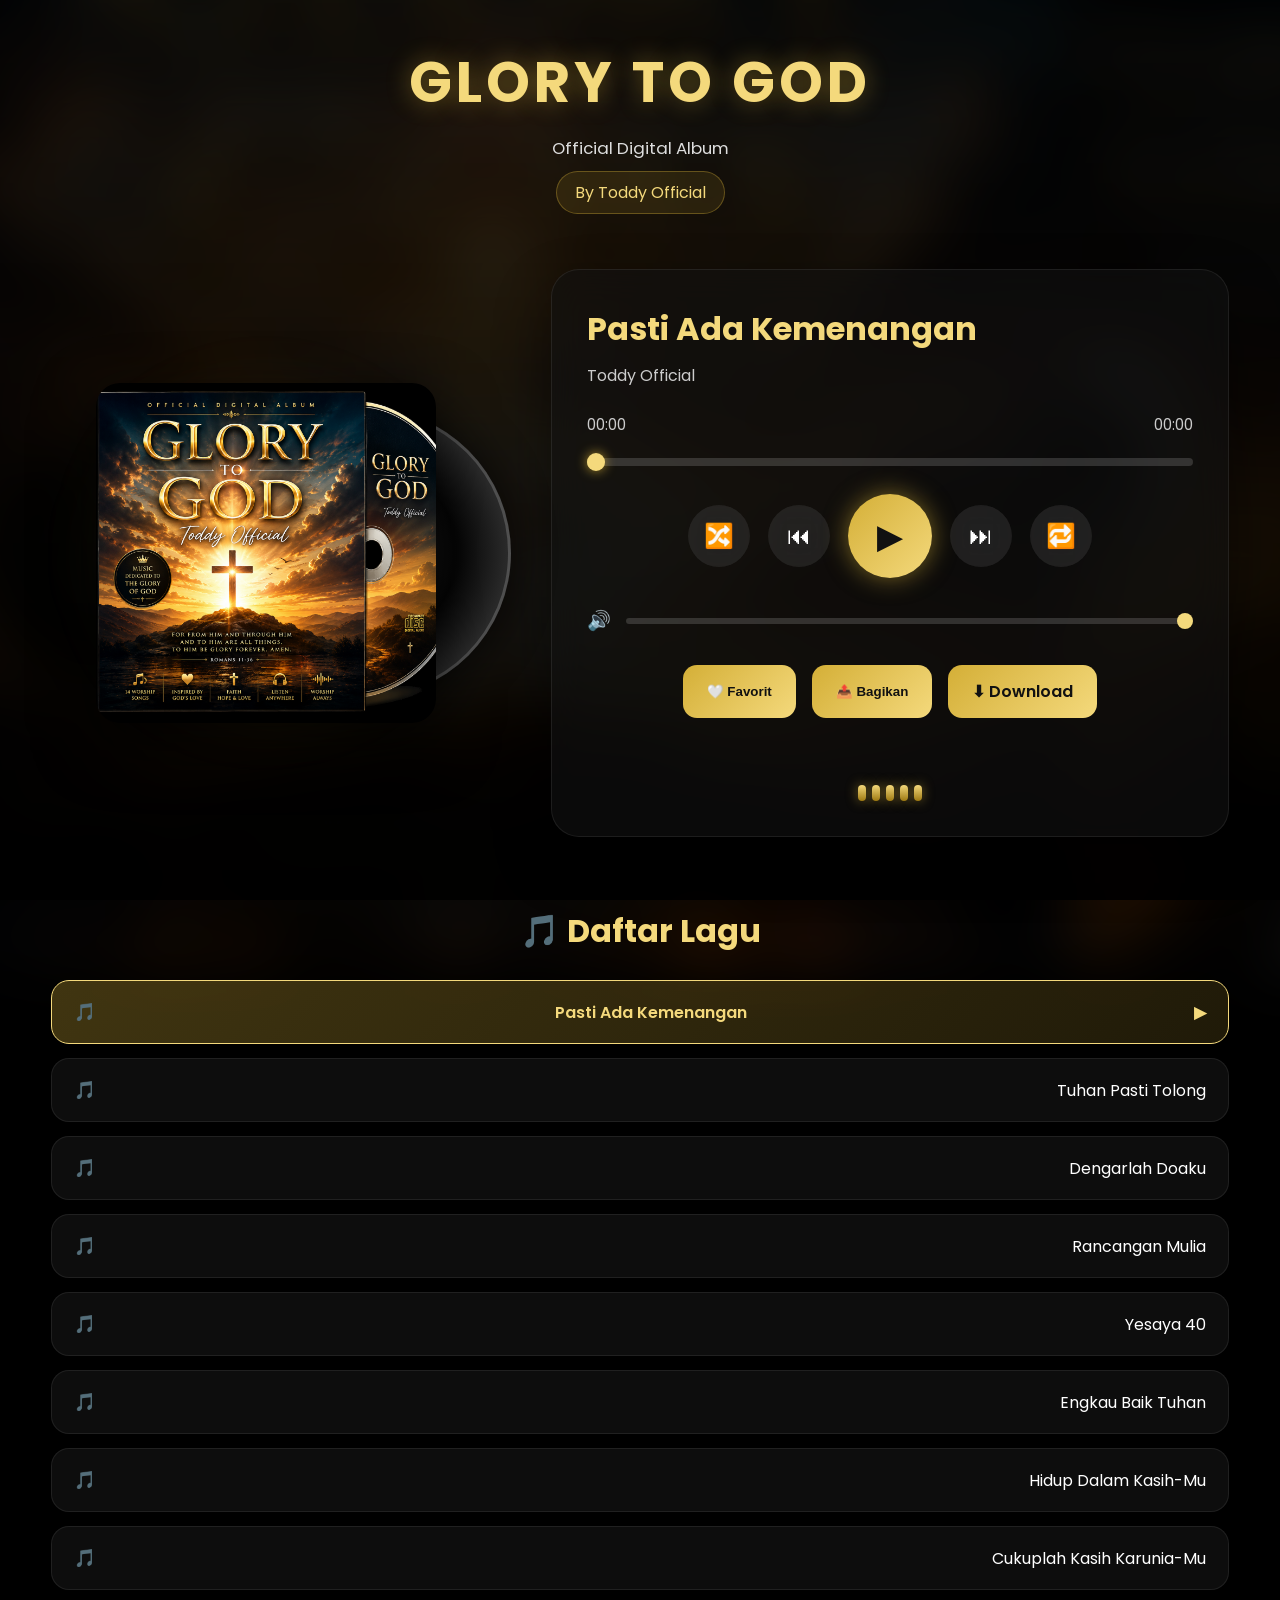
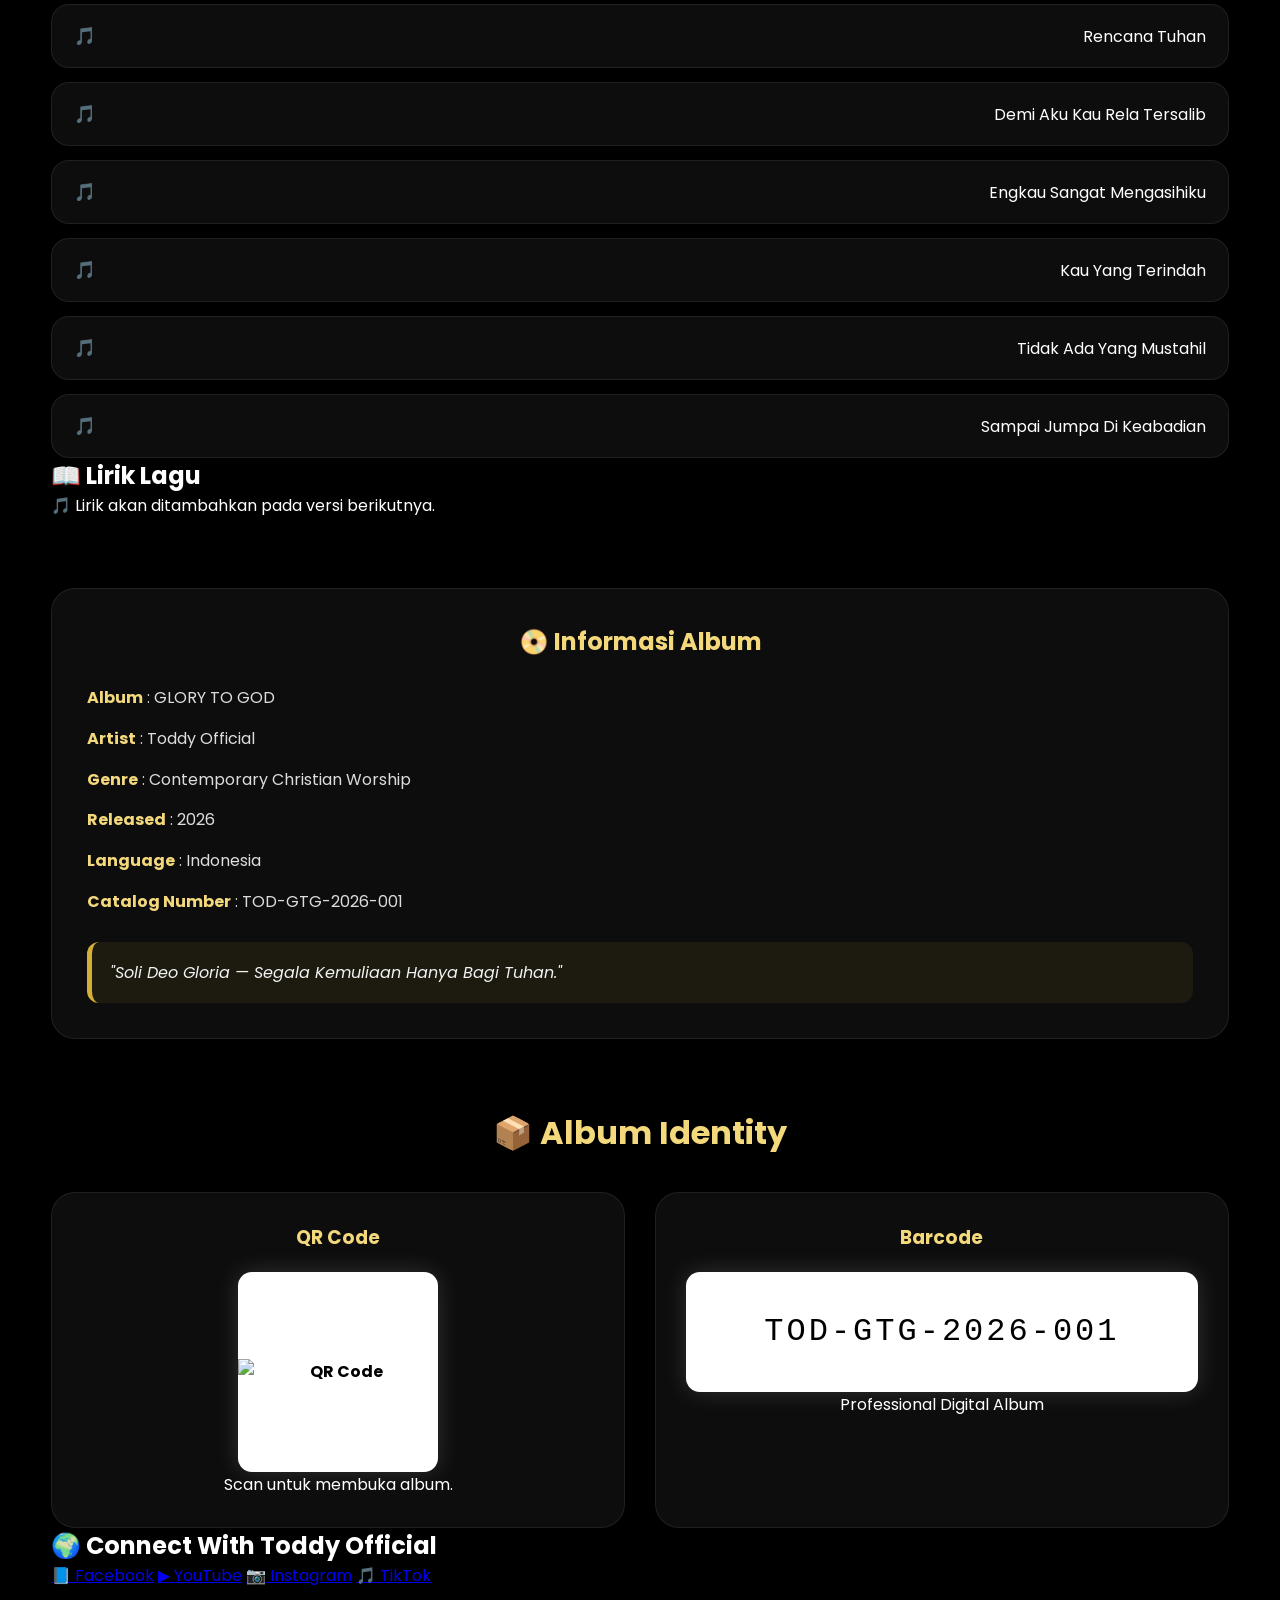
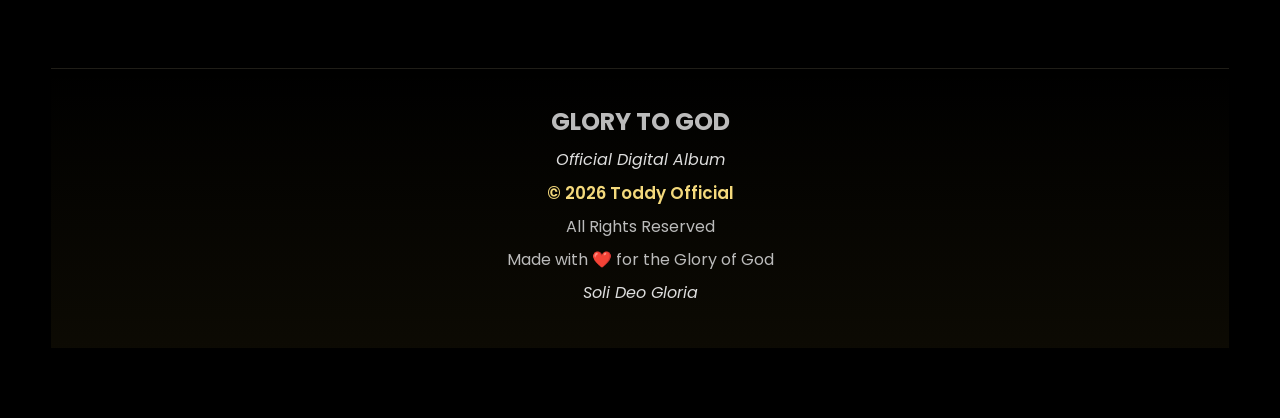
==== commit 98b597cc: "Add PWA support to index.html" ====
--- a/index.html
+++ b/index.html
@@ -4,6 +4,11 @@
 <head>
 
 <meta charset="UTF-8">
+  <link rel="manifest" href="manifest.json">
+<meta name="mobile-web-app-capable" content="yes">
+<meta name="apple-mobile-web-app-capable" content="yes">
+<meta name="apple-mobile-web-app-status-bar-style" content="black">
+<meta name="apple-mobile-web-app-title" content="TODDY MUSIC">
 
 <meta name="viewport" content="width=device-width, initial-scale=1.0">
 
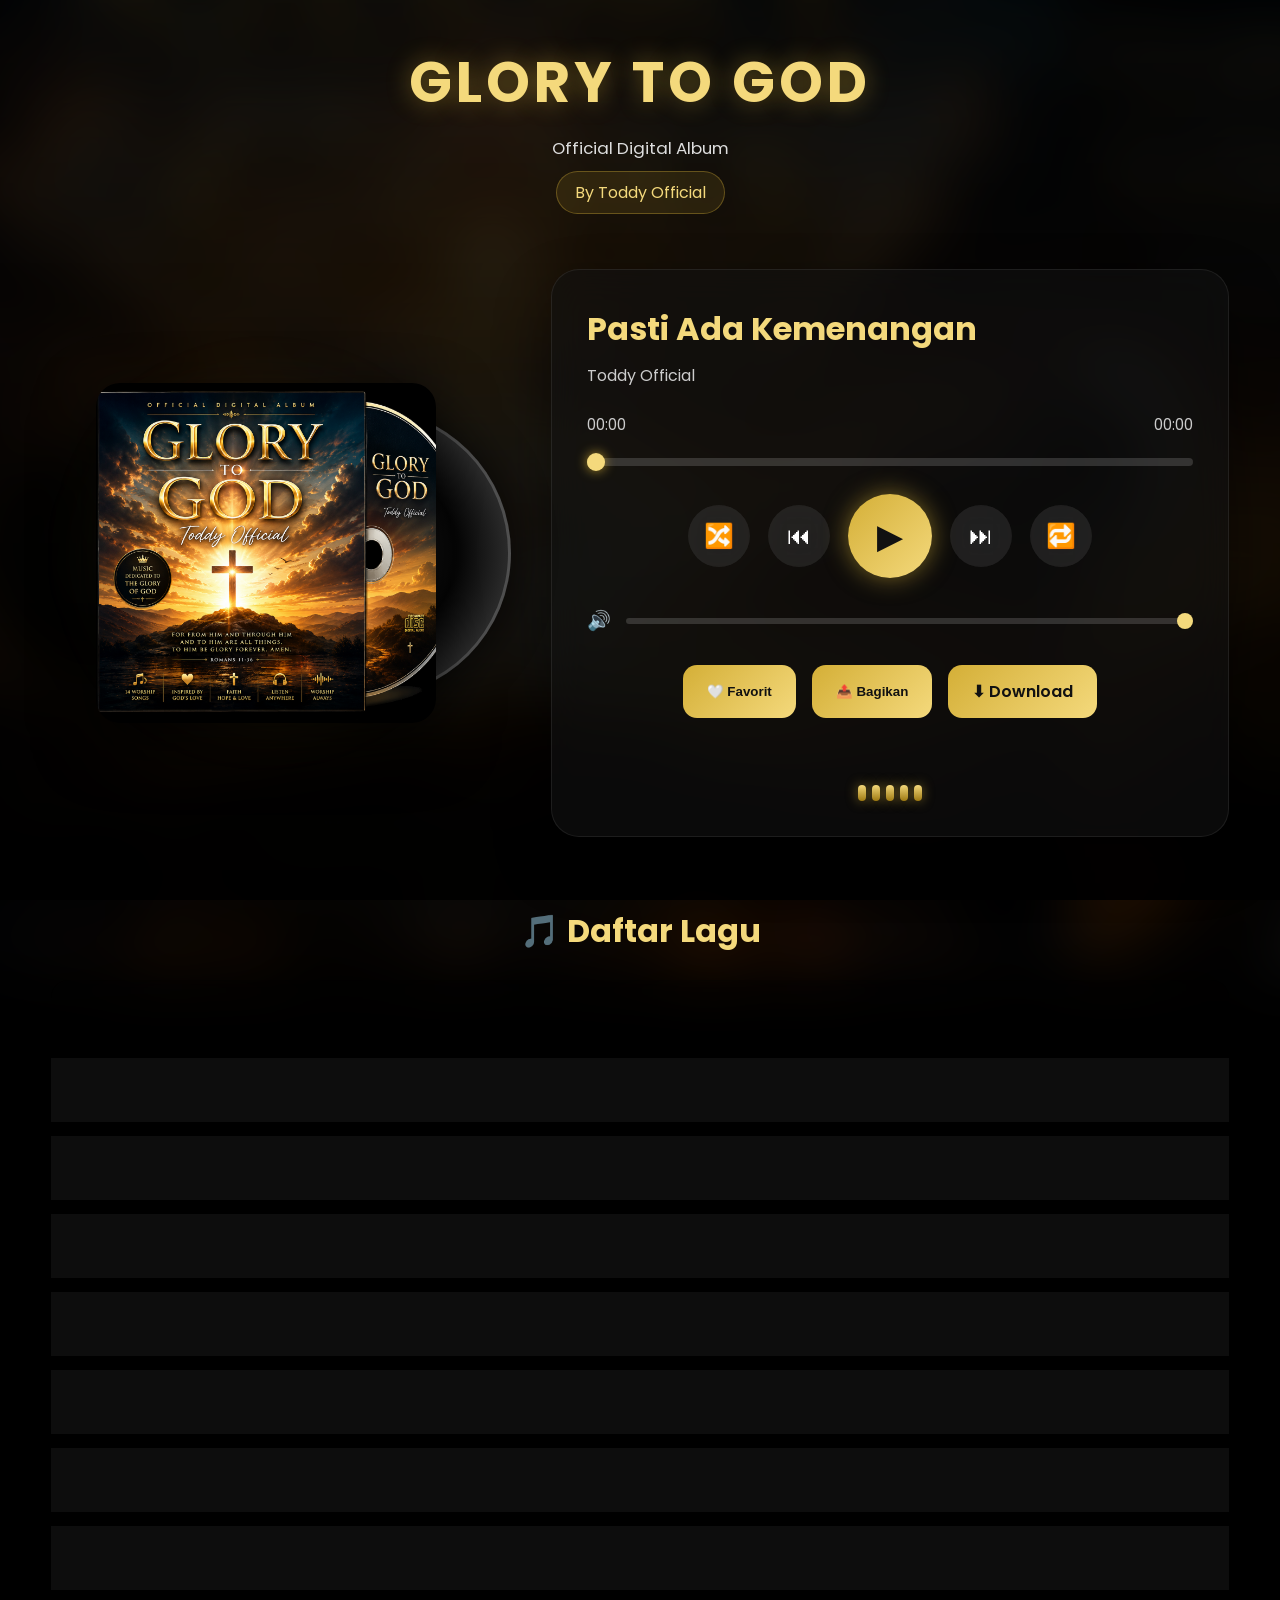
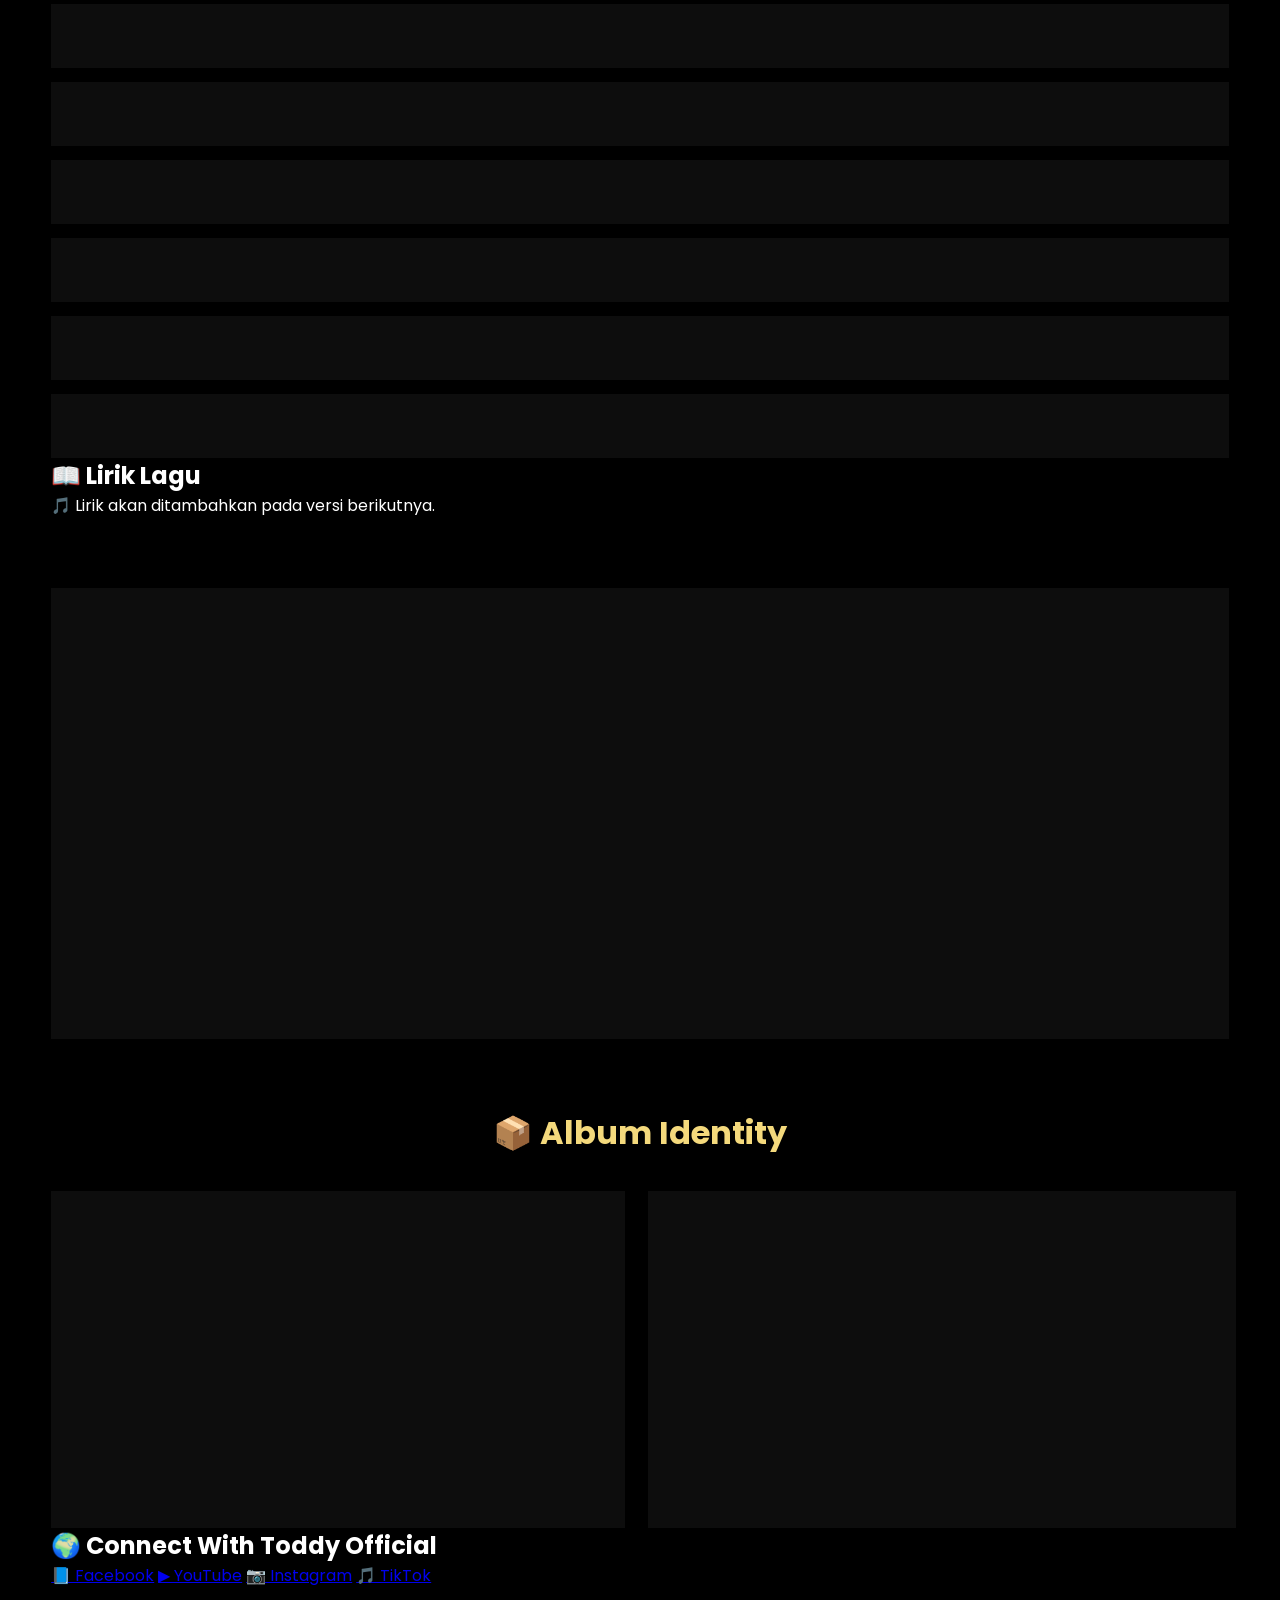
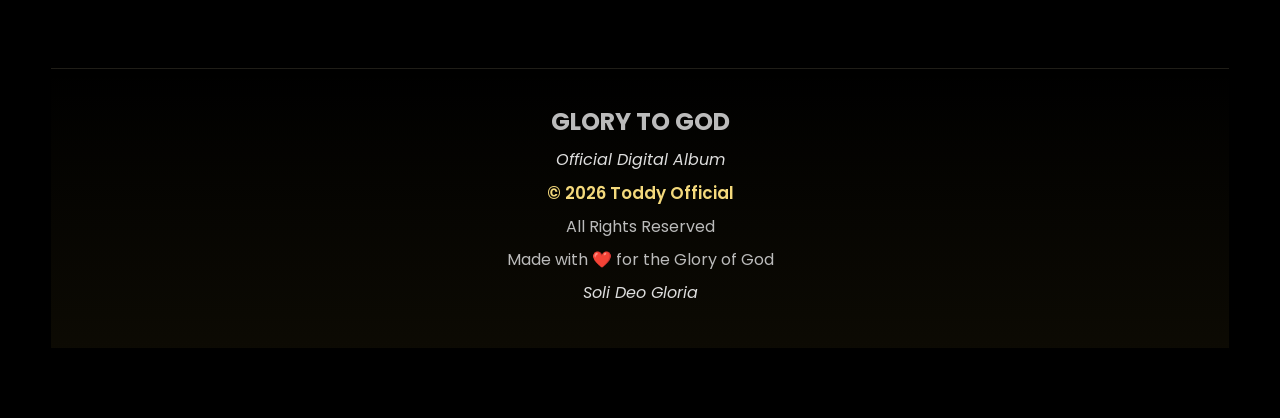
==== commit c7c89903: "Update index.html" ====
--- a/index.html
+++ b/index.html
@@ -15,6 +15,8 @@
 <meta name="description" content="GLORY TO GOD - Official Digital Album by Toddy Official">
 
 <meta name="theme-color" content="#D4AF37">
+  <meta name="msapplication-TileColor" content="#d4af37">
+<meta name="msapplication-config" content="browserconfig.xml">
 
 <title>GLORY TO GOD | Toddy Official</title>
 
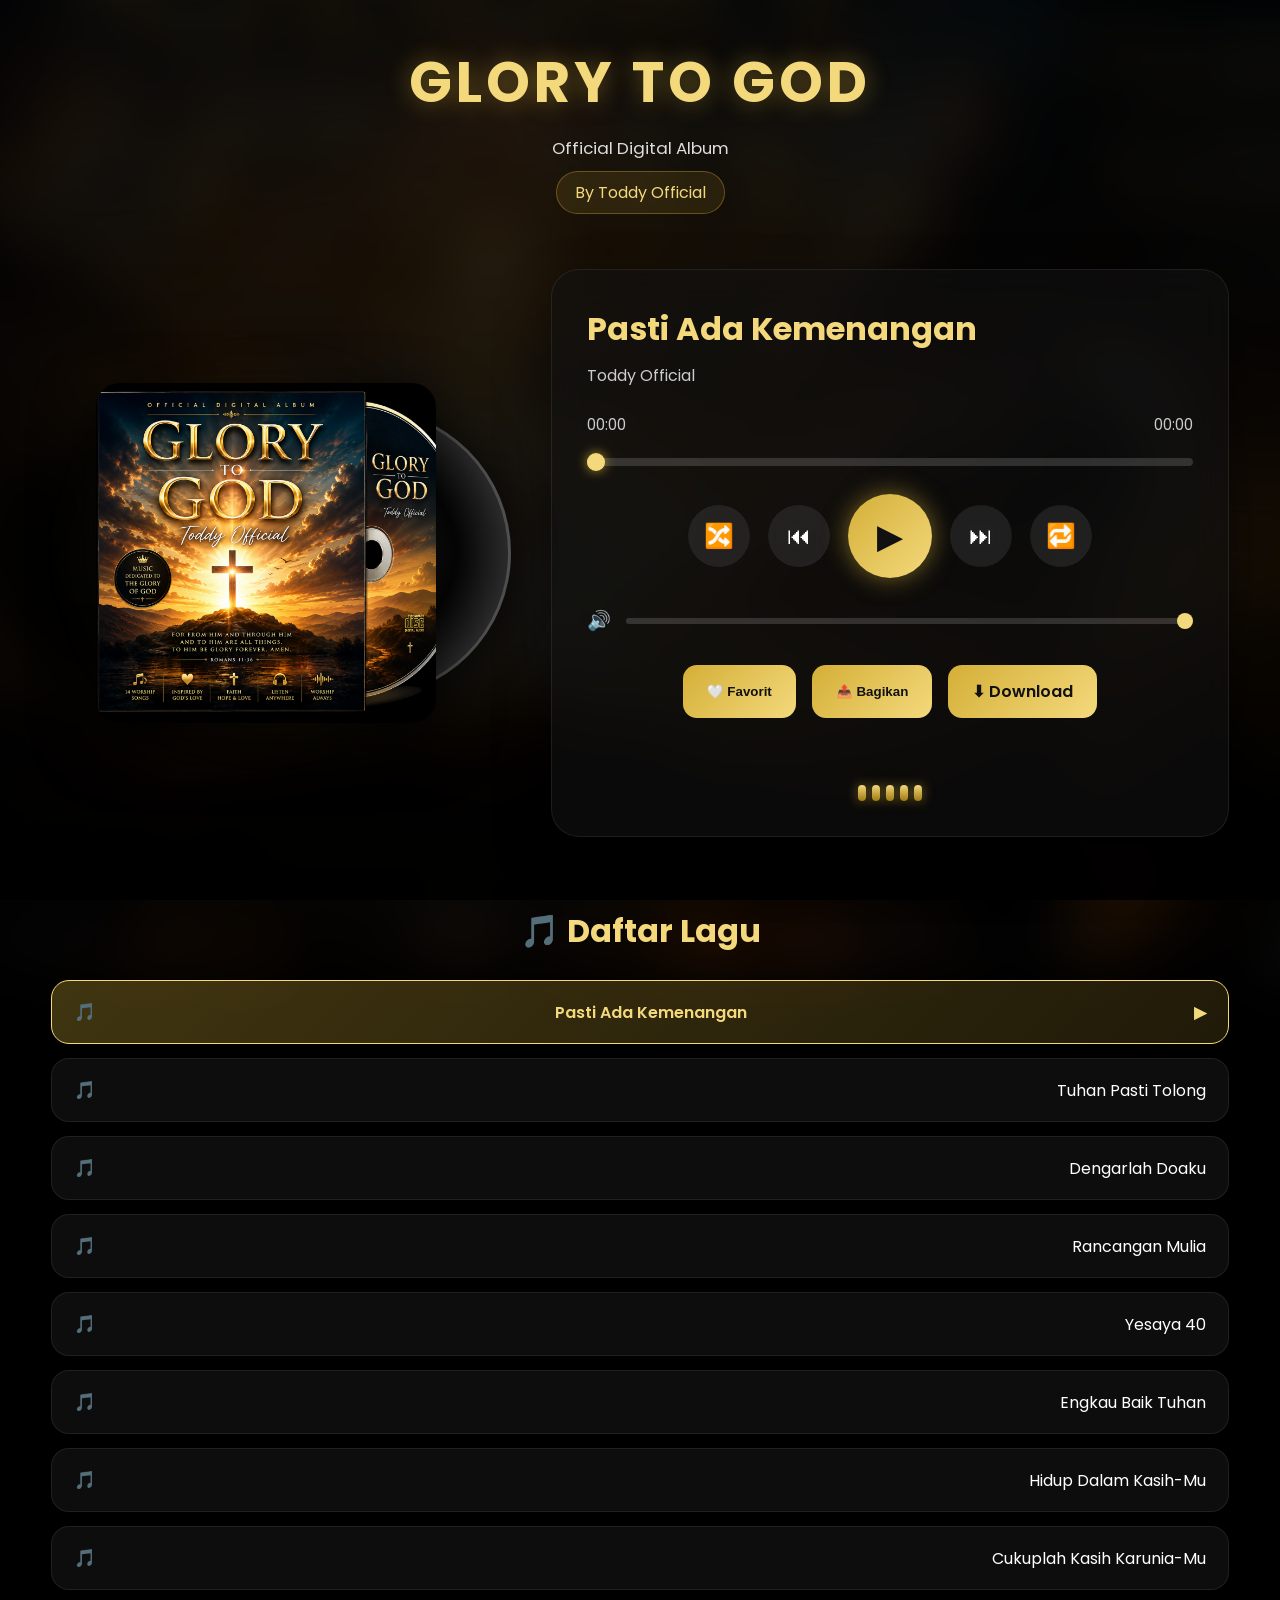
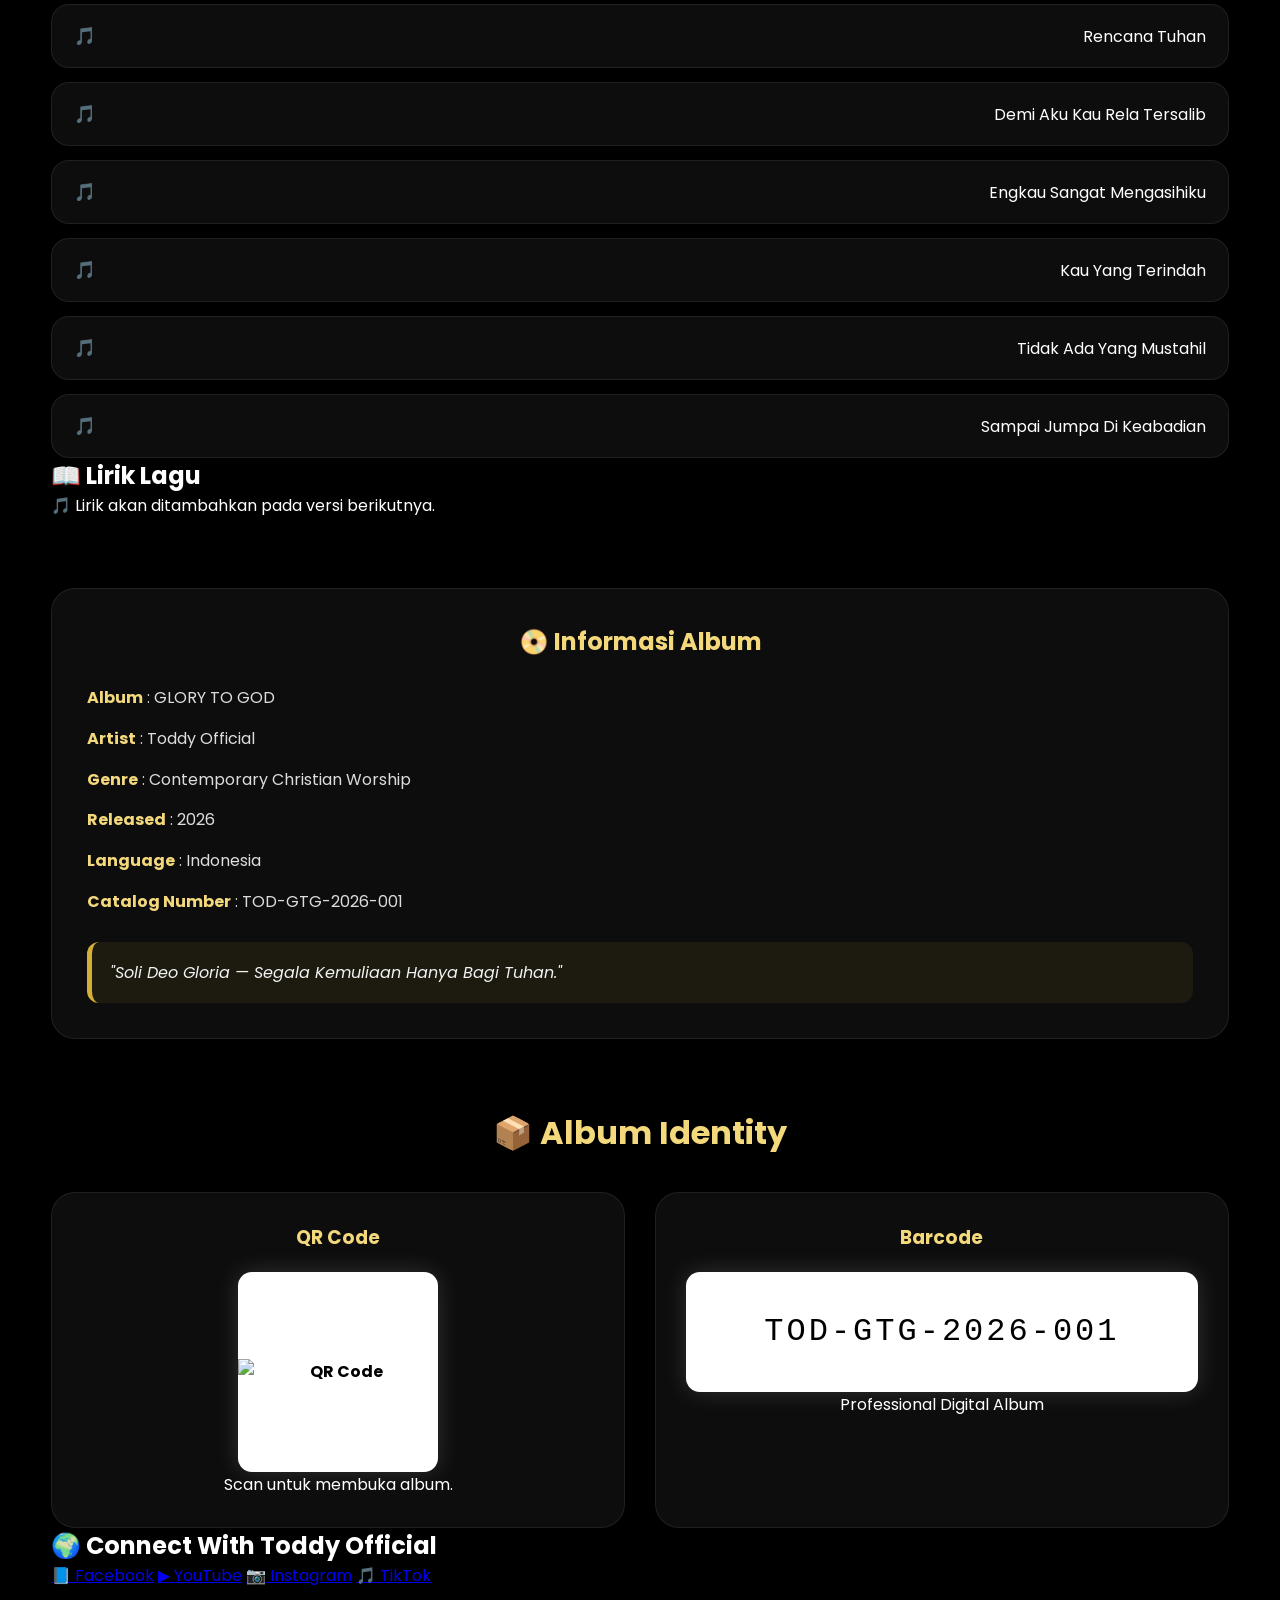
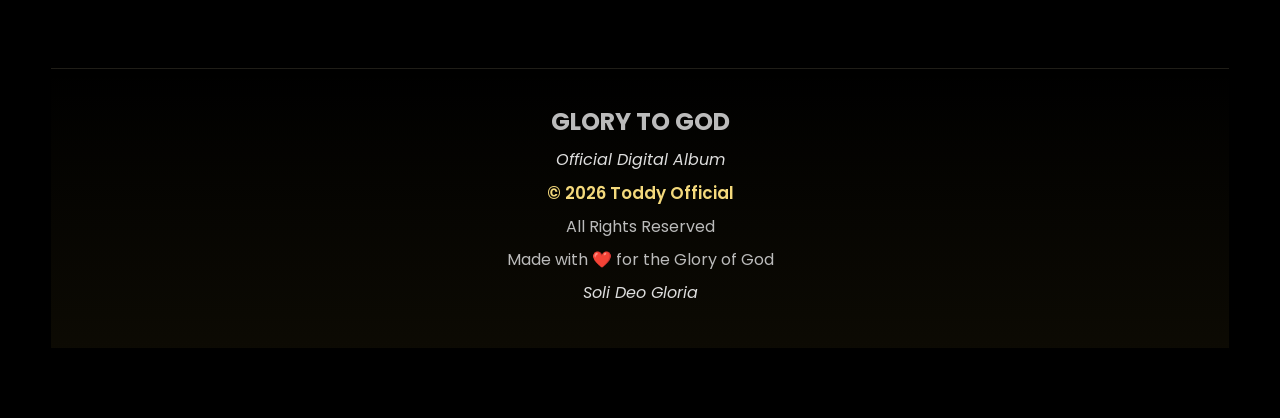
==== commit a5b23a3f: "Update index.html" ====
--- a/index.html
+++ b/index.html
@@ -4,7 +4,7 @@
 <head>
 
 <meta charset="UTF-8">
-  <link rel="manifest" href="manifest.json">
+  <link rel="manifest" href="site.webmanifest">
 <meta name="mobile-web-app-capable" content="yes">
 <meta name="apple-mobile-web-app-capable" content="yes">
 <meta name="apple-mobile-web-app-status-bar-style" content="black">
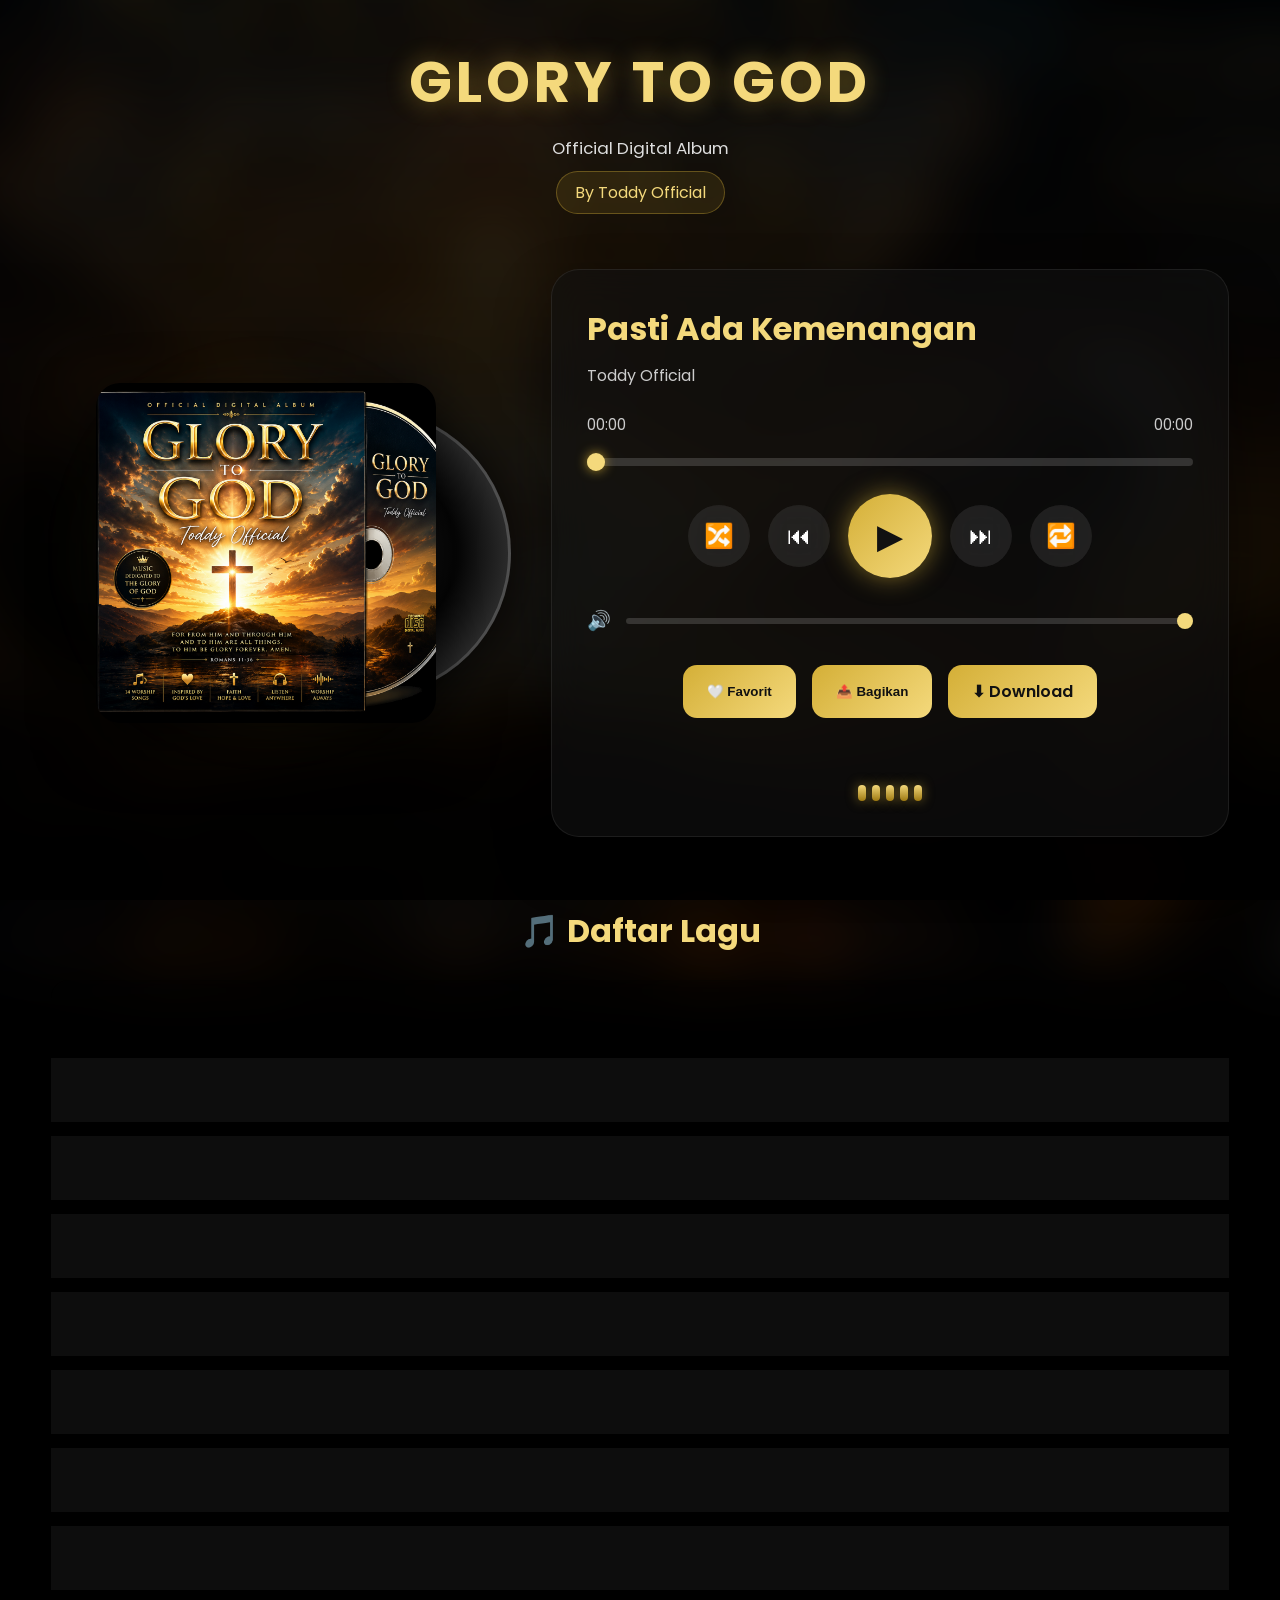
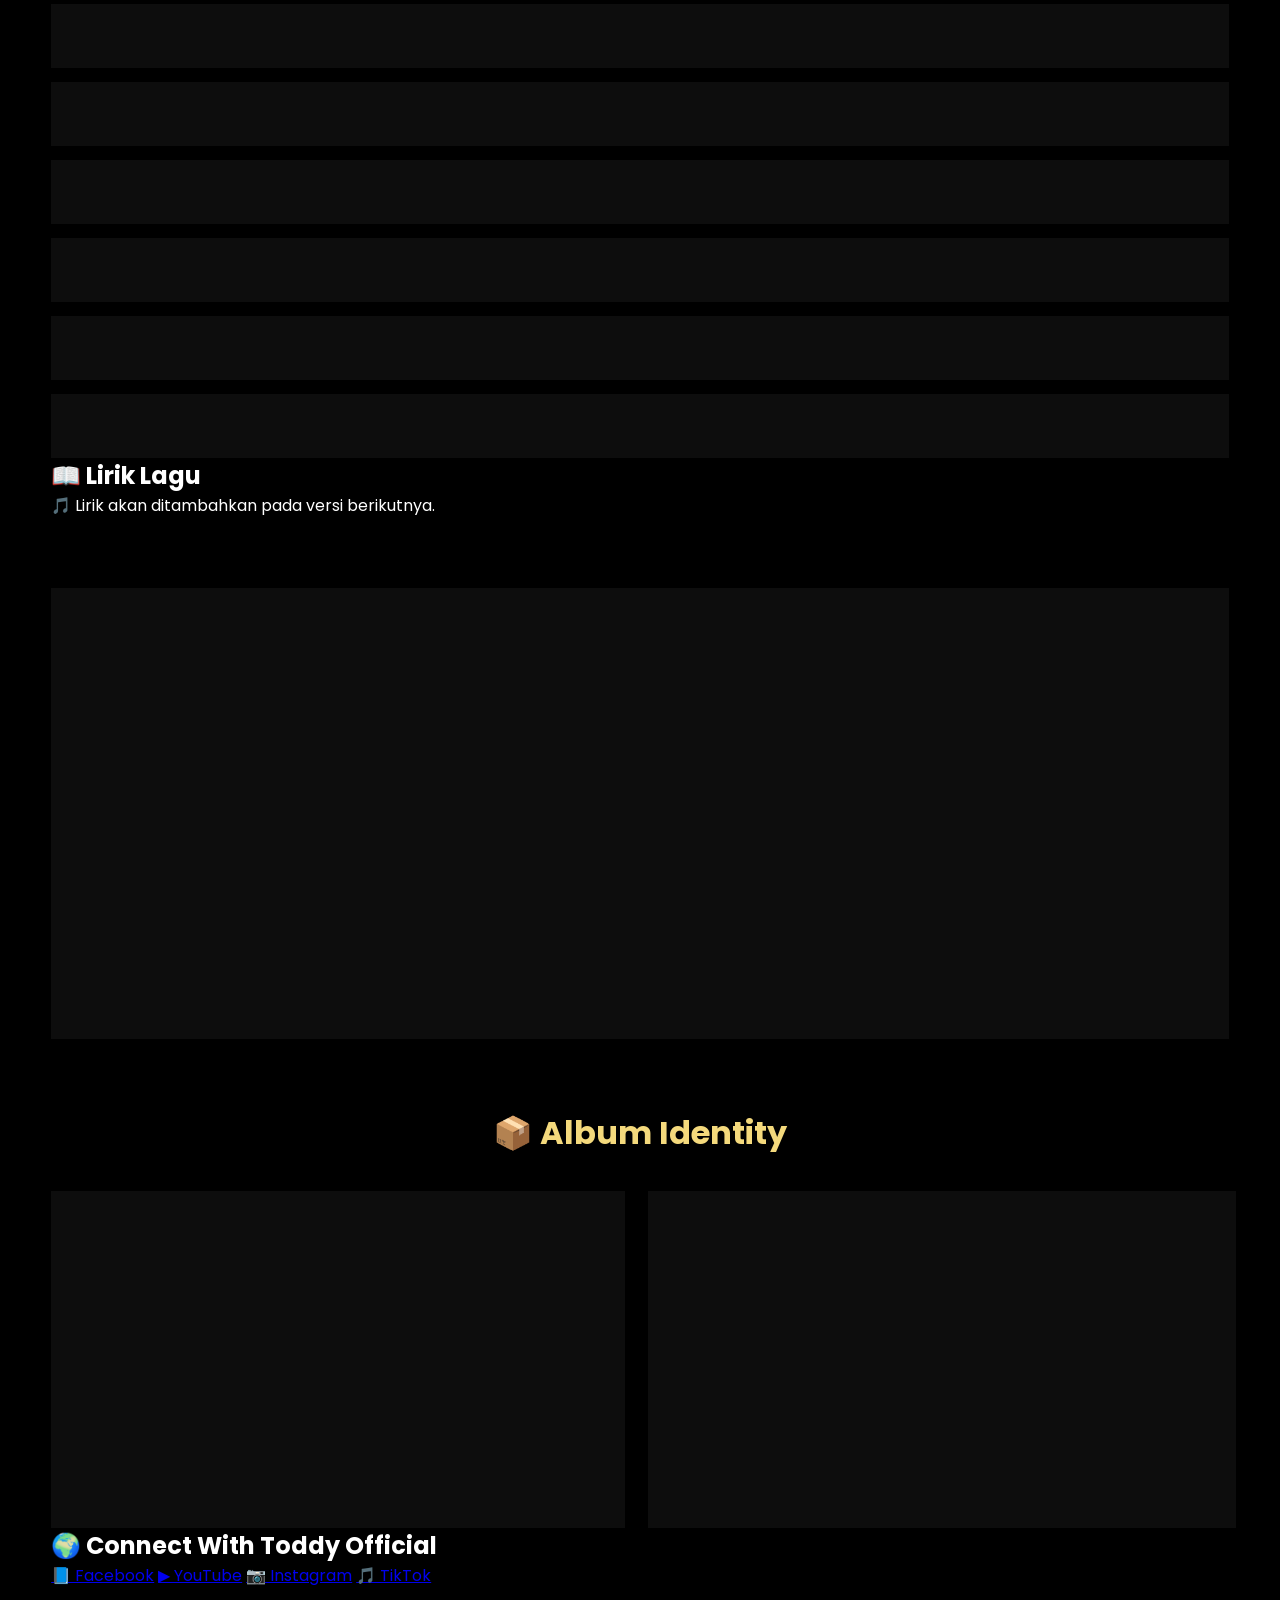
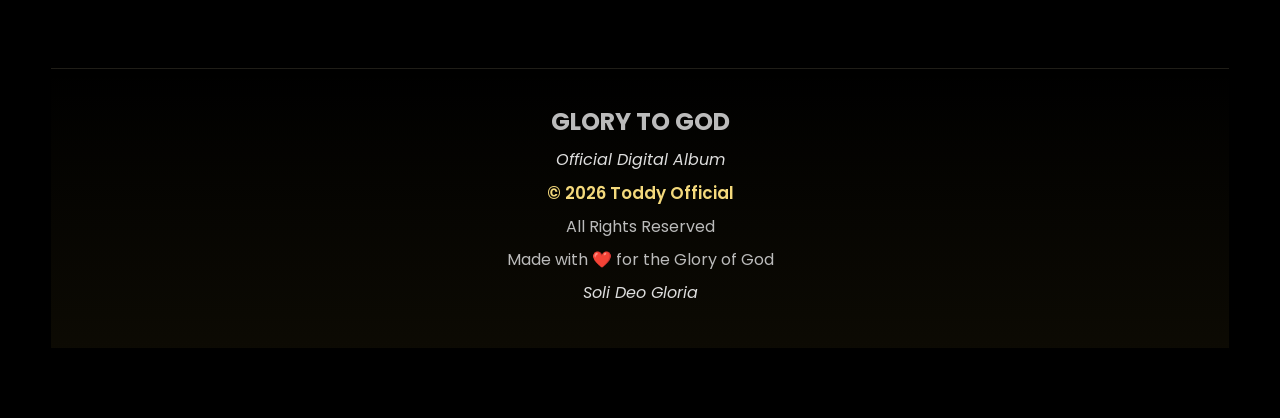
==== commit ea9ee4a6: "Update index.html" ====
--- a/index.html
+++ b/index.html
@@ -28,6 +28,11 @@
 
 <link rel="stylesheet" href="style.css">
 
+<link rel="icon" href="icons/favicon.ico">
+<link rel="apple-touch-icon" href="icons/apple-touch-icon.png">
+<link rel="icon" type="image/png" sizes="192x192" href="icons/icon-192.png">
+<link rel="icon" type="image/png" sizes="512x512" href="icons/icon-512.png">
+
 </head>
 
 <body>
